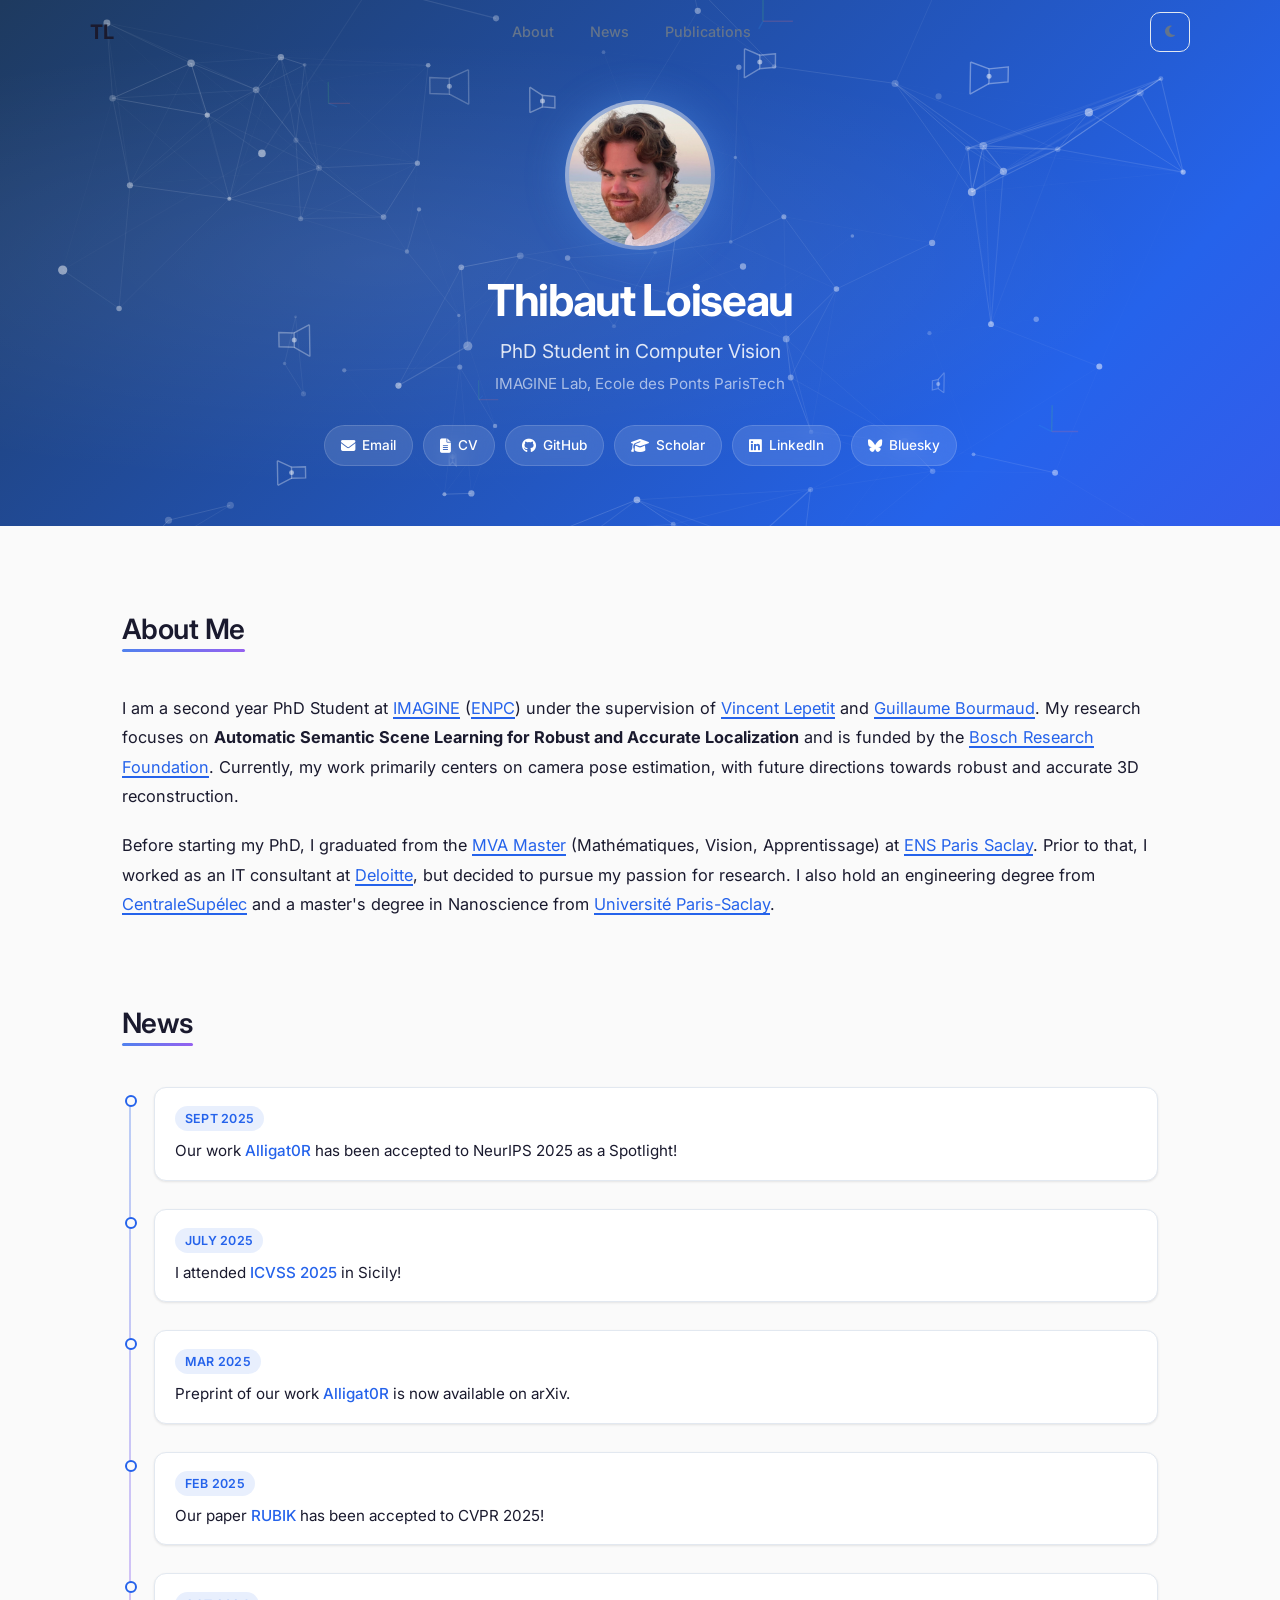
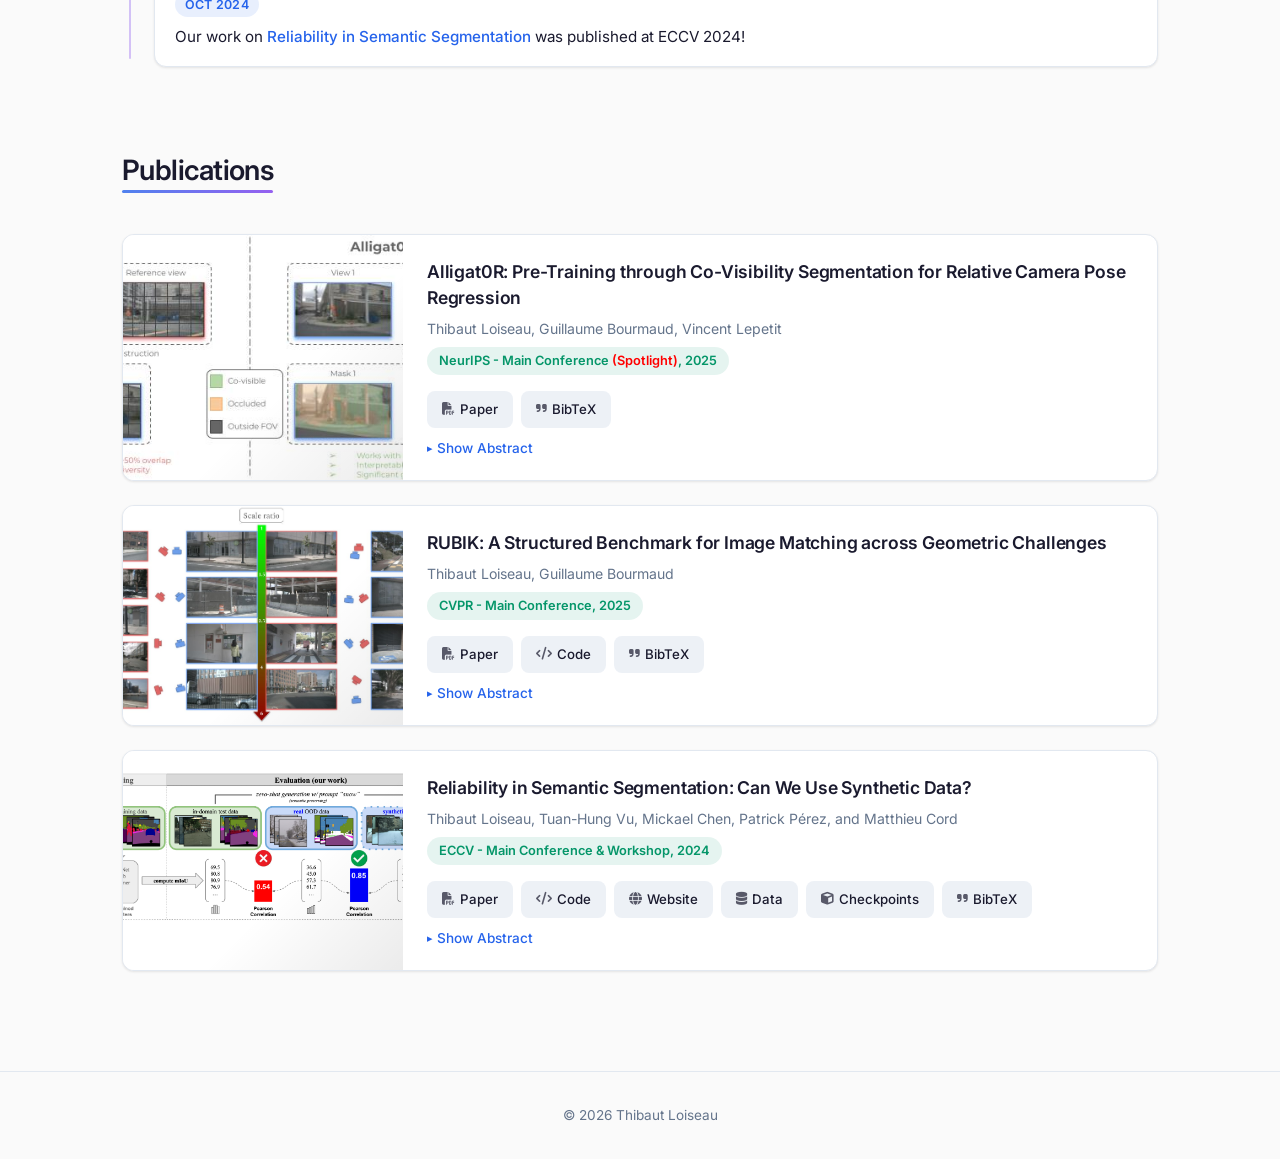
==== index.html @ ae991316 "website refont" ====
<!DOCTYPE html>
<html lang="en" data-theme="light">
<head>
    <meta charset="UTF-8">
    <meta name="viewport" content="width=device-width, initial-scale=1.0">
    <title>Thibaut Loiseau - PhD Student in Computer Vision</title>
    <link rel="icon" type="image/svg+xml" href="assets/images/favicon.svg">
    <link rel="stylesheet" href="assets/css/styles.css">
    <link rel="stylesheet" href="https://cdnjs.cloudflare.com/ajax/libs/font-awesome/6.4.0/css/all.min.css">
    <link rel="preconnect" href="https://fonts.googleapis.com">
    <link rel="preconnect" href="https://fonts.gstatic.com" crossorigin>
    <link href="https://fonts.googleapis.com/css2?family=Inter:wght@300;400;500;600;700&display=swap" rel="stylesheet">
</head>
<body>

    <nav class="navbar" id="navbar">
        <div class="nav-container">
            <a href="#" class="nav-logo">TL</a>
            <ul class="nav-links">
                <li><a href="#about">About</a></li>
                <li><a href="#news">News</a></li>
                <li><a href="#publications">Publications</a></li>
            </ul>
            <button class="theme-toggle" id="theme-toggle" aria-label="Toggle dark mode">
                <i class="fas fa-moon"></i>
                <i class="fas fa-sun"></i>
            </button>
        </div>
    </nav>

    <section class="hero" id="hero">
        <div class="hero-bg"></div>
        <canvas class="hero-canvas" id="hero-canvas"></canvas>
        <div class="hero-content">
            <div class="hero-profile">
                <div class="hero-image-wrapper">
                    <img src="assets/images/profile.png" alt="Thibaut Loiseau">
                </div>
            </div>
            <h1 class="hero-name">Thibaut Loiseau</h1>
            <p class="hero-subtitle">PhD Student in Computer Vision</p>
            <p class="hero-affiliation">IMAGINE Lab, Ecole des Ponts ParisTech</p>
            <div class="hero-socials">
                <a href="mailto:thibaut.loiseau@gmail.com" class="social-pill" aria-label="Email">
                    <i class="fas fa-envelope"></i><span>Email</span>
                </a>
                <a href="assets/cv_thibaut_loiseau.pdf" target="_blank" class="social-pill" aria-label="CV">
                    <i class="fas fa-file-alt"></i><span>CV</span>
                </a>
                <a href="https://github.com/thibautloiseau" target="_blank" class="social-pill" aria-label="GitHub">
                    <i class="fab fa-github"></i><span>GitHub</span>
                </a>
                <a href="https://scholar.google.com/citations?user=qDSlhTUAAAAJ&hl=fr" target="_blank" class="social-pill" aria-label="Google Scholar">
                    <i class="fas fa-graduation-cap"></i><span>Scholar</span>
                </a>
                <a href="https://www.linkedin.com/in/thibaut-loiseau-b70998150/" target="_blank" class="social-pill" aria-label="LinkedIn">
                    <i class="fab fa-linkedin"></i><span>LinkedIn</span>
                </a>
                <a href="https://bsky.app/profile/thibautloiseau.bsky.social" target="_blank" class="social-pill" aria-label="Bluesky">
                    <i class="fab fa-bluesky"></i><span>Bluesky</span>
                </a>
            </div>
        </div>
    </section>

    <main class="container">
        <section id="about" class="section fade-in">
            <h2 class="section-title"><span>About Me</span></h2>
            <div class="about-container">
                <div class="about-content">
                    <p>I am a second year PhD Student at <a href="https://imagine-lab.enpc.fr" target="_blank">IMAGINE</a> (<a href="https://ecoledesponts.fr" target="_blank">ENPC</a>) under the supervision of <a href="https://vincentlepetit.github.io" target="_blank">Vincent Lepetit</a> and <a href="https://gbourmaud.github.io" target="_blank">Guillaume Bourmaud</a>. My research focuses on <strong>Automatic Semantic Scene Learning for Robust and Accurate Localization</strong> and is funded by the <a href="https://www.bosch-research-foundation.com" target="_blank">Bosch Research Foundation</a>. Currently, my work primarily centers on camera pose estimation, with future directions towards robust and accurate 3D reconstruction.</p>
                    
                    <p>Before starting my PhD, I graduated from the <a href="https://www.master-mva.com" target="_blank">MVA Master</a> (Mathématiques, Vision, Apprentissage) at <a href="https://www.ens-paris-saclay.fr" target="_blank">ENS Paris Saclay</a>. Prior to that, I worked as an IT consultant at <a href="https://www.deloitte.com/fr/fr.html" target="_blank">Deloitte</a>, but decided to pursue my passion for research. I also hold an engineering degree from <a href="https://www.centralesupelec.fr" target="_blank">CentraleSupélec</a> and a master's degree in Nanoscience from <a href="https://www.universite-paris-saclay.fr" target="_blank">Université Paris-Saclay</a>.</p>
                </div>
            </div>
        </section>

        <section id="news" class="section fade-in">
            <h2 class="section-title"><span>News</span></h2>
            <div class="timeline">
                <div class="timeline-item">
                    <div class="timeline-dot"></div>
                    <div class="timeline-content">
                        <span class="timeline-date">Sept 2025</span>
                        <p>Our work <a href="https://arxiv.org/abs/2503.07561" target="_blank">Alligat0R</a> has been accepted to NeurIPS 2025 as a Spotlight!</p>
                    </div>
                </div>
                <div class="timeline-item">
                    <div class="timeline-dot"></div>
                    <div class="timeline-content">
                        <span class="timeline-date">July 2025</span>
                        <p>I attended <a href="https://icvss.dmi.unict.it/icvss2025" target="_blank">ICVSS 2025</a> in Sicily!</p>
                    </div>
                </div>
                <div class="timeline-item">
                    <div class="timeline-dot"></div>
                    <div class="timeline-content">
                        <span class="timeline-date">Mar 2025</span>
                        <p>Preprint of our work <a href="https://arxiv.org/abs/2503.07561" target="_blank">Alligat0R</a> is now available on arXiv.</p>
                    </div>
                </div>
                <div class="timeline-item">
                    <div class="timeline-dot"></div>
                    <div class="timeline-content">
                        <span class="timeline-date">Feb 2025</span>
                        <p>Our paper <a href="https://arxiv.org/abs/2502.19955" target="_blank">RUBIK</a> has been accepted to CVPR 2025!</p>
                    </div>
                </div>
                <div class="timeline-item">
                    <div class="timeline-dot"></div>
                    <div class="timeline-content">
                        <span class="timeline-date">Oct 2024</span>
                        <p>Our work on <a href="https://arxiv.org/abs/2312.09231" target="_blank">Reliability in Semantic Segmentation</a> was published at ECCV 2024!</p>
                    </div>
                </div>
            </div>
        </section>

        <section id="publications" class="section fade-in">
            <h2 class="section-title"><span>Publications</span></h2>
            <div class="publications-container" id="publications-container">
            </div>
        </section>
    </main>

    <footer>
        <div class="container">
            <p>&copy; 2026 Thibaut Loiseau</p>
        </div>
    </footer>

    <script src="assets/js/main.js"></script>
</body>
</html>
---- assets/css/styles.css ----
/* ===== Design Tokens ===== */
:root {
    --bg: #fafafa;
    --bg-surface: #ffffff;
    --primary: #2563eb;
    --primary-hover: #1d4ed8;
    --secondary: #7c3aed;
    --text: #1a1a2e;
    --text-muted: #64748b;
    --border: #e2e8f0;
    --venue: #059669;
    --shadow-sm: 0 1px 3px rgba(0,0,0,0.06), 0 1px 2px rgba(0,0,0,0.04);
    --shadow-md: 0 4px 16px rgba(0,0,0,0.08);
    --shadow-lg: 0 10px 40px rgba(0,0,0,0.1);
    --radius: 12px;
    --transition: 0.3s cubic-bezier(0.4, 0, 0.2, 1);
}

[data-theme="dark"] {
    --bg: #0f172a;
    --bg-surface: #1e293b;
    --primary: #60a5fa;
    --primary-hover: #93bbfd;
    --secondary: #a78bfa;
    --text: #e2e8f0;
    --text-muted: #94a3b8;
    --border: #334155;
    --venue: #34d399;
    --shadow-sm: 0 1px 3px rgba(0,0,0,0.2);
    --shadow-md: 0 4px 16px rgba(0,0,0,0.3);
    --shadow-lg: 0 10px 40px rgba(0,0,0,0.4);
}

/* ===== Reset & Base ===== */
*, *::before, *::after {
    margin: 0;
    padding: 0;
    box-sizing: border-box;
}

html {
    scroll-behavior: smooth;
    scroll-padding-top: 80px;
}

body {
    font-family: 'Inter', -apple-system, BlinkMacSystemFont, sans-serif;
    color: var(--text);
    line-height: 1.7;
    background-color: var(--bg);
    transition: background-color var(--transition), color var(--transition);
    -webkit-font-smoothing: antialiased;
    -moz-osx-font-smoothing: grayscale;
}

.container {
    max-width: 1100px;
    margin: 0 auto;
    padding: 0 32px;
}

a {
    color: var(--primary);
    text-decoration: none;
    transition: color var(--transition);
}

a:hover {
    color: var(--primary-hover);
}

::selection {
    background: var(--primary);
    color: #fff;
}

/* ===== Navbar ===== */
.navbar {
    position: fixed;
    top: 0;
    left: 0;
    right: 0;
    z-index: 1000;
    padding: 0 24px;
    transition: background-color var(--transition), box-shadow var(--transition), padding var(--transition);
}

.navbar.scrolled {
    background: rgba(250, 250, 250, 0.8);
    backdrop-filter: blur(20px) saturate(180%);
    -webkit-backdrop-filter: blur(20px) saturate(180%);
    box-shadow: 0 1px 0 var(--border);
}

[data-theme="dark"] .navbar.scrolled {
    background: rgba(15, 23, 42, 0.8);
}

.nav-container {
    max-width: 1100px;
    margin: 0 auto;
    display: flex;
    align-items: center;
    justify-content: space-between;
    height: 64px;
}

.nav-logo {
    font-weight: 700;
    font-size: 1.25rem;
    color: var(--text);
    letter-spacing: -0.02em;
    opacity: 0;
    transform: translateY(-8px);
    transition: opacity var(--transition), transform var(--transition), color var(--transition);
    pointer-events: none;
}

.navbar.scrolled .nav-logo {
    opacity: 1;
    transform: translateY(0);
    pointer-events: auto;
}

.nav-links {
    display: flex;
    list-style: none;
    gap: 8px;
}

.nav-links a {
    color: var(--text-muted);
    font-size: 0.9rem;
    font-weight: 500;
    padding: 6px 14px;
    border-radius: 8px;
    transition: color var(--transition), background-color var(--transition);
}

.nav-links a:hover {
    color: var(--text);
    background: var(--border);
}

.theme-toggle {
    background: none;
    border: 1px solid var(--border);
    width: 40px;
    height: 40px;
    border-radius: 10px;
    cursor: pointer;
    display: flex;
    align-items: center;
    justify-content: center;
    color: var(--text-muted);
    transition: color var(--transition), border-color var(--transition), background-color var(--transition);
    position: relative;
}

.theme-toggle:hover {
    color: var(--text);
    border-color: var(--text-muted);
    background: var(--border);
}

.theme-toggle .fa-sun {
    display: none;
}

[data-theme="dark"] .theme-toggle .fa-moon {
    display: none;
}

[data-theme="dark"] .theme-toggle .fa-sun {
    display: inline;
    color: #fbbf24;
}

/* ===== Hero ===== */
.hero {
    position: relative;
    min-height: 520px;
    display: flex;
    align-items: center;
    justify-content: center;
    overflow: hidden;
    padding: 100px 24px 60px;
}

.hero-bg {
    position: absolute;
    inset: 0;
    background: linear-gradient(135deg, #1e3a5f 0%, #2563eb 40%, #7c3aed 100%);
    background-size: 200% 200%;
    animation: gradientShift 12s ease infinite;
}

.hero-bg::after {
    content: '';
    position: absolute;
    inset: 0;
    background: radial-gradient(ellipse at 30% 50%, rgba(255,255,255,0.08) 0%, transparent 60%);
}

@keyframes gradientShift {
    0%, 100% { background-position: 0% 50%; }
    50% { background-position: 100% 50%; }
}

.hero-canvas {
    position: absolute;
    inset: 0;
    width: 100%;
    height: 100%;
    z-index: 1;
    pointer-events: none;
}

.hero-content {
    position: relative;
    z-index: 2;
    text-align: center;
    max-width: 700px;
}

.hero-profile {
    margin-bottom: 24px;
}

.hero-image-wrapper {
    width: 150px;
    height: 150px;
    margin: 0 auto;
    border-radius: 50%;
    padding: 4px;
    background: linear-gradient(135deg, rgba(255,255,255,0.6), rgba(255,255,255,0.2));
    box-shadow: 0 0 40px rgba(96, 165, 250, 0.3);
}

.hero-image-wrapper img {
    width: 100%;
    height: 100%;
    border-radius: 50%;
    object-fit: cover;
    display: block;
}

.hero-name {
    font-size: 2.75rem;
    font-weight: 700;
    color: #ffffff;
    letter-spacing: -0.03em;
    margin-bottom: 8px;
    line-height: 1.2;
}

.hero-subtitle {
    font-size: 1.2rem;
    font-weight: 400;
    color: rgba(255, 255, 255, 0.85);
    margin-bottom: 4px;
}

.hero-affiliation {
    font-size: 0.95rem;
    font-weight: 400;
    color: rgba(255, 255, 255, 0.6);
    margin-bottom: 28px;
}

.hero-socials {
    display: flex;
    flex-wrap: wrap;
    justify-content: center;
    gap: 10px;
}

.social-pill {
    display: inline-flex;
    align-items: center;
    gap: 7px;
    padding: 8px 16px;
    border-radius: 50px;
    background: rgba(255, 255, 255, 0.12);
    backdrop-filter: blur(10px);
    -webkit-backdrop-filter: blur(10px);
    color: #ffffff;
    font-size: 0.85rem;
    font-weight: 500;
    border: 1px solid rgba(255, 255, 255, 0.15);
    transition: background var(--transition), transform var(--transition), border-color var(--transition);
}

.social-pill:hover {
    background: rgba(255, 255, 255, 0.22);
    border-color: rgba(255, 255, 255, 0.3);
    transform: translateY(-2px);
    color: #ffffff;
}

.social-pill i {
    font-size: 0.9rem;
}

/* ===== Sections ===== */
.section {
    padding: 80px 0 0;
}

.section-title {
    font-size: 1.75rem;
    font-weight: 600;
    letter-spacing: -0.02em;
    margin-bottom: 40px;
    position: relative;
    display: inline-block;
}

.section-title span {
    position: relative;
}

.section-title span::after {
    content: '';
    position: absolute;
    left: 0;
    bottom: -6px;
    width: 100%;
    height: 3px;
    border-radius: 2px;
    background: linear-gradient(90deg, var(--primary), var(--secondary));
    opacity: 0.8;
}

/* ===== Fade-in animation ===== */
.fade-in {
    opacity: 0;
    transform: translateY(30px);
    transition: opacity 0.7s cubic-bezier(0.4, 0, 0.2, 1), transform 0.7s cubic-bezier(0.4, 0, 0.2, 1);
}

.fade-in.visible {
    opacity: 1;
    transform: translateY(0);
}

/* ===== About ===== */
.about-container {
    display: flex;
    gap: 40px;
}

.about-content {
    flex: 1;
}

.about-content p {
    margin-bottom: 20px;
    font-size: 1.02rem;
    color: var(--text);
    line-height: 1.8;
}

.about-content p:last-child {
    margin-bottom: 0;
}

.about-content a {
    text-decoration: underline;
    text-decoration-color: var(--primary);
    text-underline-offset: 3px;
    text-decoration-thickness: 1.5px;
    transition: text-decoration-color var(--transition), color var(--transition);
}

.about-content a:hover {
    text-decoration-color: var(--secondary);
}

/* ===== News / Timeline ===== */
.timeline {
    position: relative;
    padding-left: 32px;
}

.timeline::before {
    content: '';
    position: absolute;
    left: 7px;
    top: 8px;
    bottom: 8px;
    width: 2px;
    background: linear-gradient(to bottom, var(--primary), var(--secondary));
    opacity: 0.3;
    border-radius: 1px;
}

.timeline-item {
    position: relative;
    padding-bottom: 28px;
}

.timeline-item:last-child {
    padding-bottom: 0;
}

.timeline-dot {
    position: absolute;
    left: -29px;
    top: 8px;
    width: 12px;
    height: 12px;
    border-radius: 50%;
    background: var(--bg);
    border: 2.5px solid var(--primary);
    transition: background-color var(--transition), border-color var(--transition);
}

.timeline-item:hover .timeline-dot {
    background: var(--primary);
}

.timeline-content {
    padding: 16px 20px;
    background: var(--bg-surface);
    border: 1px solid var(--border);
    border-radius: var(--radius);
    box-shadow: var(--shadow-sm);
    transition: box-shadow var(--transition), border-color var(--transition), background-color var(--transition);
}

.timeline-item:hover .timeline-content {
    box-shadow: var(--shadow-md);
    border-color: var(--primary);
}

.timeline-date {
    display: inline-block;
    font-size: 0.78rem;
    font-weight: 600;
    color: var(--primary);
    background: color-mix(in srgb, var(--primary) 10%, transparent);
    padding: 2px 10px;
    border-radius: 50px;
    margin-bottom: 8px;
    letter-spacing: 0.02em;
    text-transform: uppercase;
}

.timeline-content p {
    font-size: 0.95rem;
    color: var(--text);
    line-height: 1.6;
}

.timeline-content a {
    font-weight: 500;
}

/* ===== Publications ===== */
.publications-container {
    display: flex;
    flex-direction: column;
    gap: 24px;
}

.publication-card {
    display: flex;
    flex-direction: row;
    background: var(--bg-surface);
    border: 1px solid var(--border);
    border-radius: var(--radius);
    overflow: hidden;
    box-shadow: var(--shadow-sm);
    transition: box-shadow var(--transition), transform var(--transition), border-color var(--transition), background-color var(--transition);
}

.publication-card:hover {
    box-shadow: var(--shadow-lg);
    transform: translateY(-3px);
    border-color: color-mix(in srgb, var(--primary) 30%, var(--border));
}

.publication-image {
    width: 280px;
    min-width: 280px;
    position: relative;
    overflow: hidden;
    background: var(--border);
}

.publication-image::after {
    content: '';
    position: absolute;
    inset: 0;
    background: linear-gradient(135deg, transparent 60%, rgba(0,0,0,0.08));
    pointer-events: none;
}

.publication-image img {
    width: 100%;
    height: 100%;
    object-fit: cover;
    transition: transform 0.5s cubic-bezier(0.4, 0, 0.2, 1);
}

.publication-card:hover .publication-image img {
    transform: scale(1.06);
}

.publication-content {
    flex: 1;
    padding: 24px;
    display: flex;
    flex-direction: column;
}

.publication-title {
    font-size: 1.1rem;
    font-weight: 600;
    line-height: 1.45;
    margin-bottom: 8px;
    letter-spacing: -0.01em;
    color: var(--text);
}

.publication-authors {
    font-size: 0.88rem;
    color: var(--text-muted);
    margin-bottom: 8px;
    line-height: 1.5;
}

.publication-venue {
    display: inline-block;
    font-size: 0.8rem;
    font-weight: 600;
    color: var(--venue);
    background: color-mix(in srgb, var(--venue) 10%, transparent);
    padding: 3px 12px;
    border-radius: 50px;
    margin-bottom: 16px;
    align-self: flex-start;
}

.publication-links {
    margin-top: auto;
    display: flex;
    flex-wrap: wrap;
    gap: 8px;
}

.publication-link {
    display: inline-flex;
    align-items: center;
    gap: 5px;
    padding: 6px 14px;
    border-radius: 8px;
    font-size: 0.83rem;
    font-weight: 500;
    color: var(--text);
    background: color-mix(in srgb, var(--border) 60%, transparent);
    border: 1px solid transparent;
    transition: all var(--transition);
}

.publication-link:hover {
    background: color-mix(in srgb, var(--primary) 10%, transparent);
    color: var(--primary);
    border-color: color-mix(in srgb, var(--primary) 25%, transparent);
    text-decoration: none;
}

.publication-link i {
    font-size: 0.8rem;
    opacity: 0.7;
}

.show-abstract-btn {
    background: none;
    border: none;
    color: var(--primary);
    cursor: pointer;
    font-size: 0.85rem;
    font-weight: 500;
    font-family: inherit;
    padding: 0;
    margin-top: 12px;
    display: inline-flex;
    align-items: center;
    gap: 4px;
    transition: color var(--transition);
}

.show-abstract-btn:hover {
    color: var(--secondary);
}

.show-abstract-btn::before {
    content: '▸';
    display: inline-block;
    transition: transform var(--transition);
    font-size: 0.7rem;
}

.show-abstract-btn.active::before {
    transform: rotate(90deg);
}

.publication-abstract {
    max-height: 0;
    overflow: hidden;
    transition: max-height 0.4s cubic-bezier(0.4, 0, 0.2, 1), opacity 0.3s ease;
    opacity: 0;
    font-size: 0.9rem;
    color: var(--text-muted);
    line-height: 1.7;
    margin-top: 0;
    padding-top: 0;
}

.publication-abstract.open {
    max-height: 600px;
    opacity: 1;
    margin-top: 12px;
    padding-top: 12px;
    border-top: 1px solid var(--border);
}

/* ===== BibTeX Modal ===== */
.bibtex-modal {
    position: fixed;
    inset: 0;
    z-index: 2000;
    display: flex;
    align-items: center;
    justify-content: center;
    background: rgba(0, 0, 0, 0.5);
    backdrop-filter: blur(8px);
    -webkit-backdrop-filter: blur(8px);
    opacity: 0;
    animation: modalFadeIn 0.25s ease forwards;
}

@keyframes modalFadeIn {
    to { opacity: 1; }
}

.bibtex-modal-content {
    background: var(--bg-surface);
    border: 1px solid var(--border);
    border-radius: var(--radius);
    padding: 28px;
    width: 90%;
    max-width: 580px;
    max-height: 80vh;
    overflow-y: auto;
    box-shadow: var(--shadow-lg);
    transform: translateY(10px);
    animation: modalSlideUp 0.3s ease forwards;
}

@keyframes modalSlideUp {
    to { transform: translateY(0); }
}

.bibtex-modal-header {
    display: flex;
    align-items: center;
    justify-content: space-between;
    margin-bottom: 16px;
}

.bibtex-modal-header h3 {
    font-size: 1.1rem;
    font-weight: 600;
    color: var(--text);
}

.bibtex-modal-close {
    background: none;
    border: none;
    color: var(--text-muted);
    font-size: 1.2rem;
    cursor: pointer;
    padding: 4px;
    line-height: 1;
    transition: color var(--transition);
}

.bibtex-modal-close:hover {
    color: var(--text);
}

.bibtex-code {
    background: color-mix(in srgb, var(--border) 40%, var(--bg));
    border: 1px solid var(--border);
    border-radius: 8px;
    padding: 16px;
    font-family: 'SF Mono', 'Fira Code', 'Cascadia Code', monospace;
    font-size: 0.82rem;
    line-height: 1.6;
    white-space: pre-wrap;
    word-break: break-all;
    color: var(--text);
    overflow-x: auto;
}

.bibtex-copy-btn {
    display: inline-flex;
    align-items: center;
    gap: 6px;
    margin-top: 16px;
    padding: 8px 18px;
    background: var(--primary);
    color: #ffffff;
    border: none;
    border-radius: 8px;
    font-size: 0.85rem;
    font-weight: 500;
    font-family: inherit;
    cursor: pointer;
    transition: background-color var(--transition), transform var(--transition);
}

.bibtex-copy-btn:hover {
    background: var(--primary-hover);
    transform: translateY(-1px);
}

/* ===== Footer ===== */
footer {
    margin-top: 100px;
    padding: 32px 0;
    text-align: center;
    border-top: 1px solid var(--border);
    transition: border-color var(--transition);
}

footer p {
    font-size: 0.85rem;
    color: var(--text-muted);
}

/* ===== Responsive ===== */
@media (max-width: 768px) {
    .hero {
        min-height: auto;
        padding: 90px 20px 50px;
    }

    .hero-name {
        font-size: 2rem;
    }

    .hero-subtitle {
        font-size: 1rem;
    }

    .hero-image-wrapper {
        width: 120px;
        height: 120px;
    }

    .hero-socials {
        gap: 6px;
    }

    .social-pill {
        padding: 6px 12px;
        font-size: 0.8rem;
    }

    .nav-links {
        display: none;
    }

    .section {
        padding: 60px 0 0;
    }

    .section-title {
        font-size: 1.5rem;
        margin-bottom: 28px;
    }

    .about-container {
        flex-direction: column;
    }

    .publication-card {
        flex-direction: column;
    }

    .publication-image {
        width: 100%;
        min-width: 100%;
        height: 180px;
    }

    .timeline {
        padding-left: 28px;
    }

    .timeline-dot {
        left: -25px;
        width: 10px;
        height: 10px;
    }

    .timeline::before {
        left: 5px;
    }
}

@media (max-width: 480px) {
    .hero-name {
        font-size: 1.7rem;
    }

    .social-pill span {
        display: none;
    }

    .social-pill {
        padding: 10px;
        border-radius: 50%;
    }

    .social-pill i {
        margin: 0;
    }
}
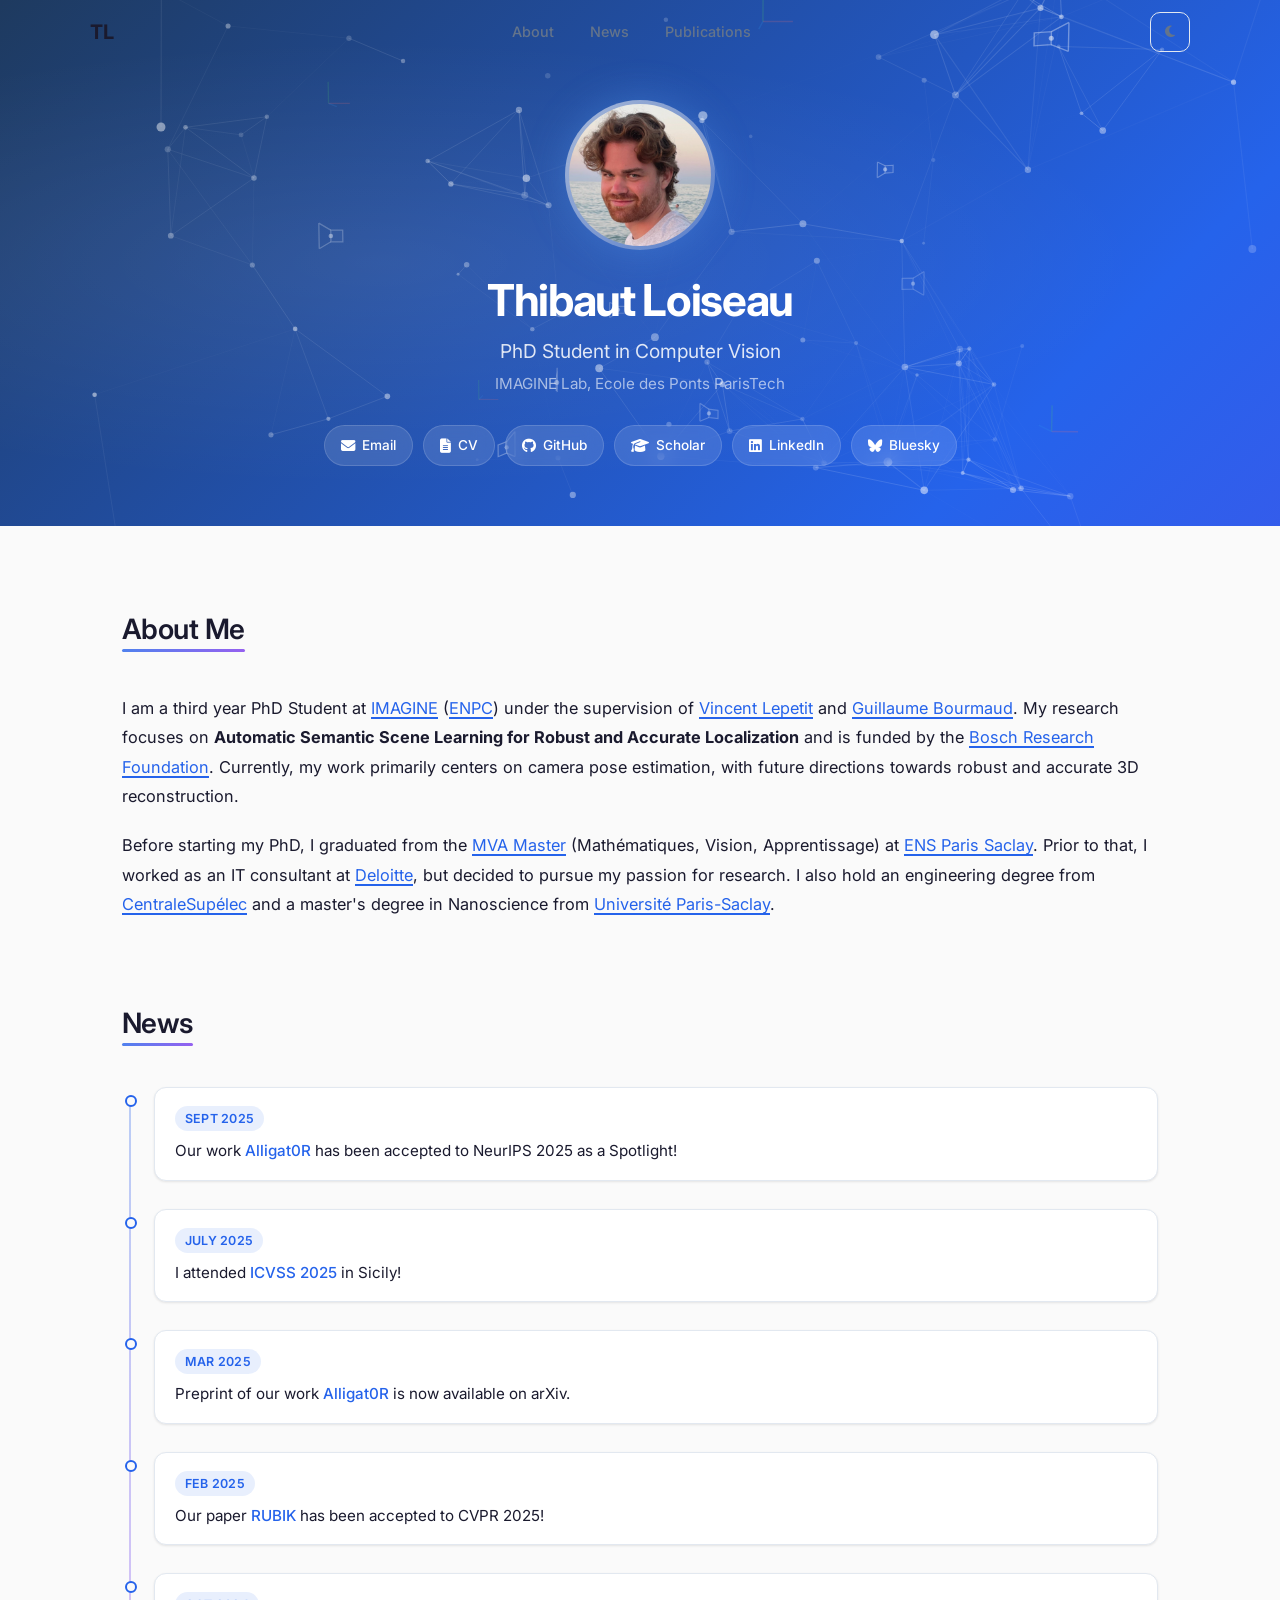
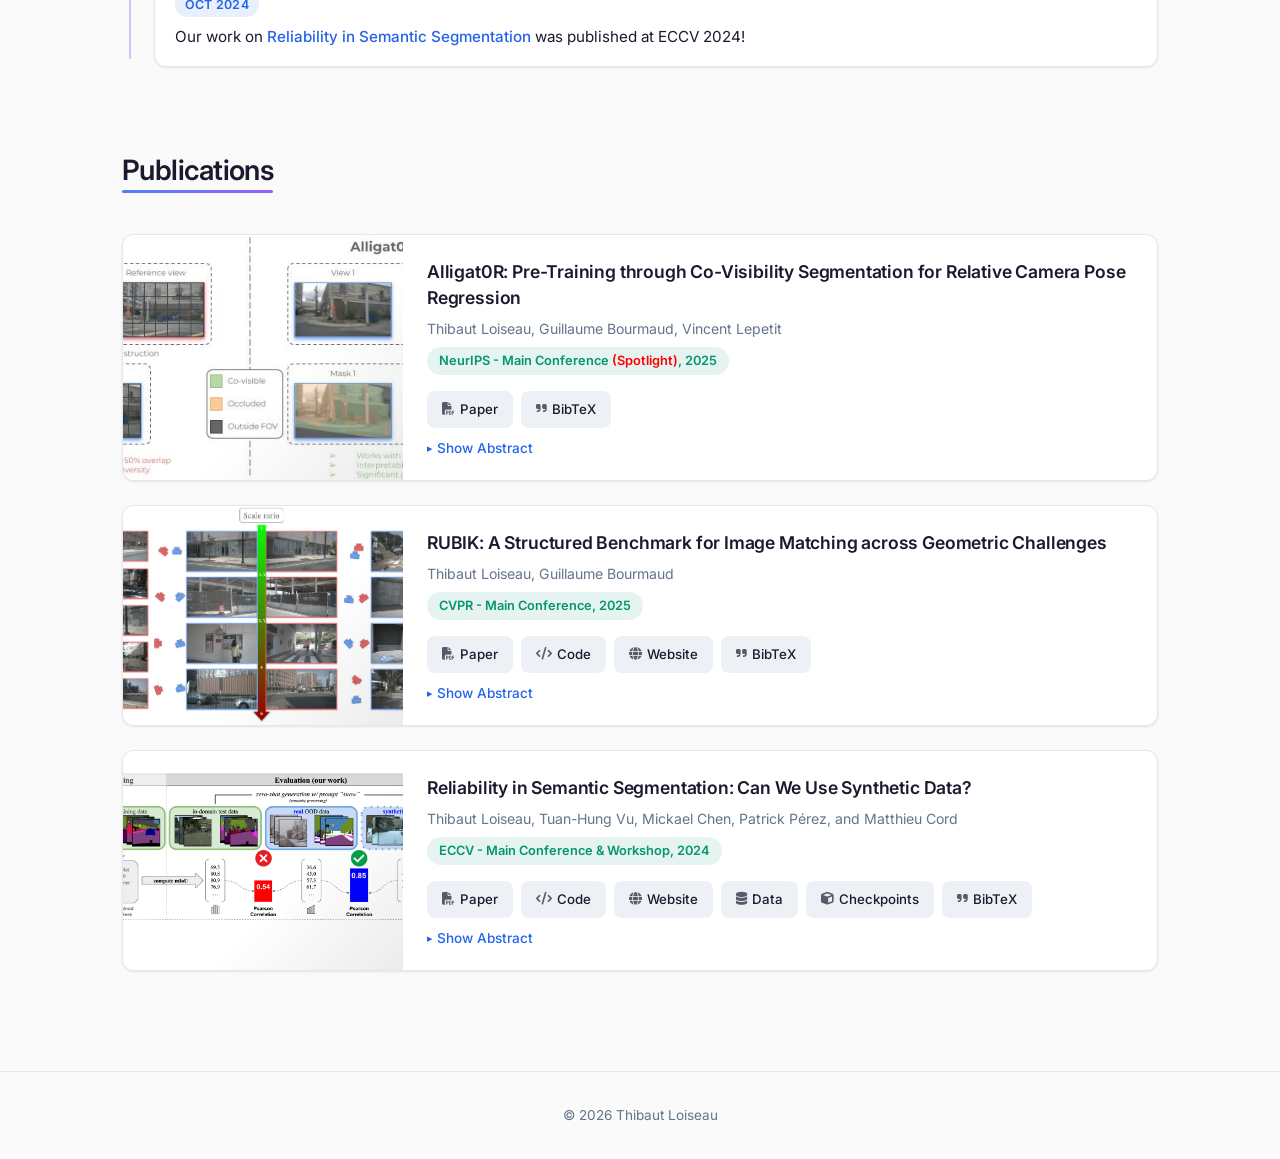
==== commit 87f20f4c: "RUBIK website + updated bibtex" ====
--- a/index.html
+++ b/index.html
@@ -68,7 +68,7 @@
             <h2 class="section-title"><span>About Me</span></h2>
             <div class="about-container">
                 <div class="about-content">
-                    <p>I am a second year PhD Student at <a href="https://imagine-lab.enpc.fr" target="_blank">IMAGINE</a> (<a href="https://ecoledesponts.fr" target="_blank">ENPC</a>) under the supervision of <a href="https://vincentlepetit.github.io" target="_blank">Vincent Lepetit</a> and <a href="https://gbourmaud.github.io" target="_blank">Guillaume Bourmaud</a>. My research focuses on <strong>Automatic Semantic Scene Learning for Robust and Accurate Localization</strong> and is funded by the <a href="https://www.bosch-research-foundation.com" target="_blank">Bosch Research Foundation</a>. Currently, my work primarily centers on camera pose estimation, with future directions towards robust and accurate 3D reconstruction.</p>
+                    <p>I am a third year PhD Student at <a href="https://imagine-lab.enpc.fr" target="_blank">IMAGINE</a> (<a href="https://ecoledesponts.fr" target="_blank">ENPC</a>) under the supervision of <a href="https://vincentlepetit.github.io" target="_blank">Vincent Lepetit</a> and <a href="https://gbourmaud.github.io" target="_blank">Guillaume Bourmaud</a>. My research focuses on <strong>Automatic Semantic Scene Learning for Robust and Accurate Localization</strong> and is funded by the <a href="https://www.bosch-research-foundation.com" target="_blank">Bosch Research Foundation</a>. Currently, my work primarily centers on camera pose estimation, with future directions towards robust and accurate 3D reconstruction.</p>
                     
                     <p>Before starting my PhD, I graduated from the <a href="https://www.master-mva.com" target="_blank">MVA Master</a> (Mathématiques, Vision, Apprentissage) at <a href="https://www.ens-paris-saclay.fr" target="_blank">ENS Paris Saclay</a>. Prior to that, I worked as an IT consultant at <a href="https://www.deloitte.com/fr/fr.html" target="_blank">Deloitte</a>, but decided to pursue my passion for research. I also hold an engineering degree from <a href="https://www.centralesupelec.fr" target="_blank">CentraleSupélec</a> and a master's degree in Nanoscience from <a href="https://www.universite-paris-saclay.fr" target="_blank">Université Paris-Saclay</a>.</p>
                 </div>
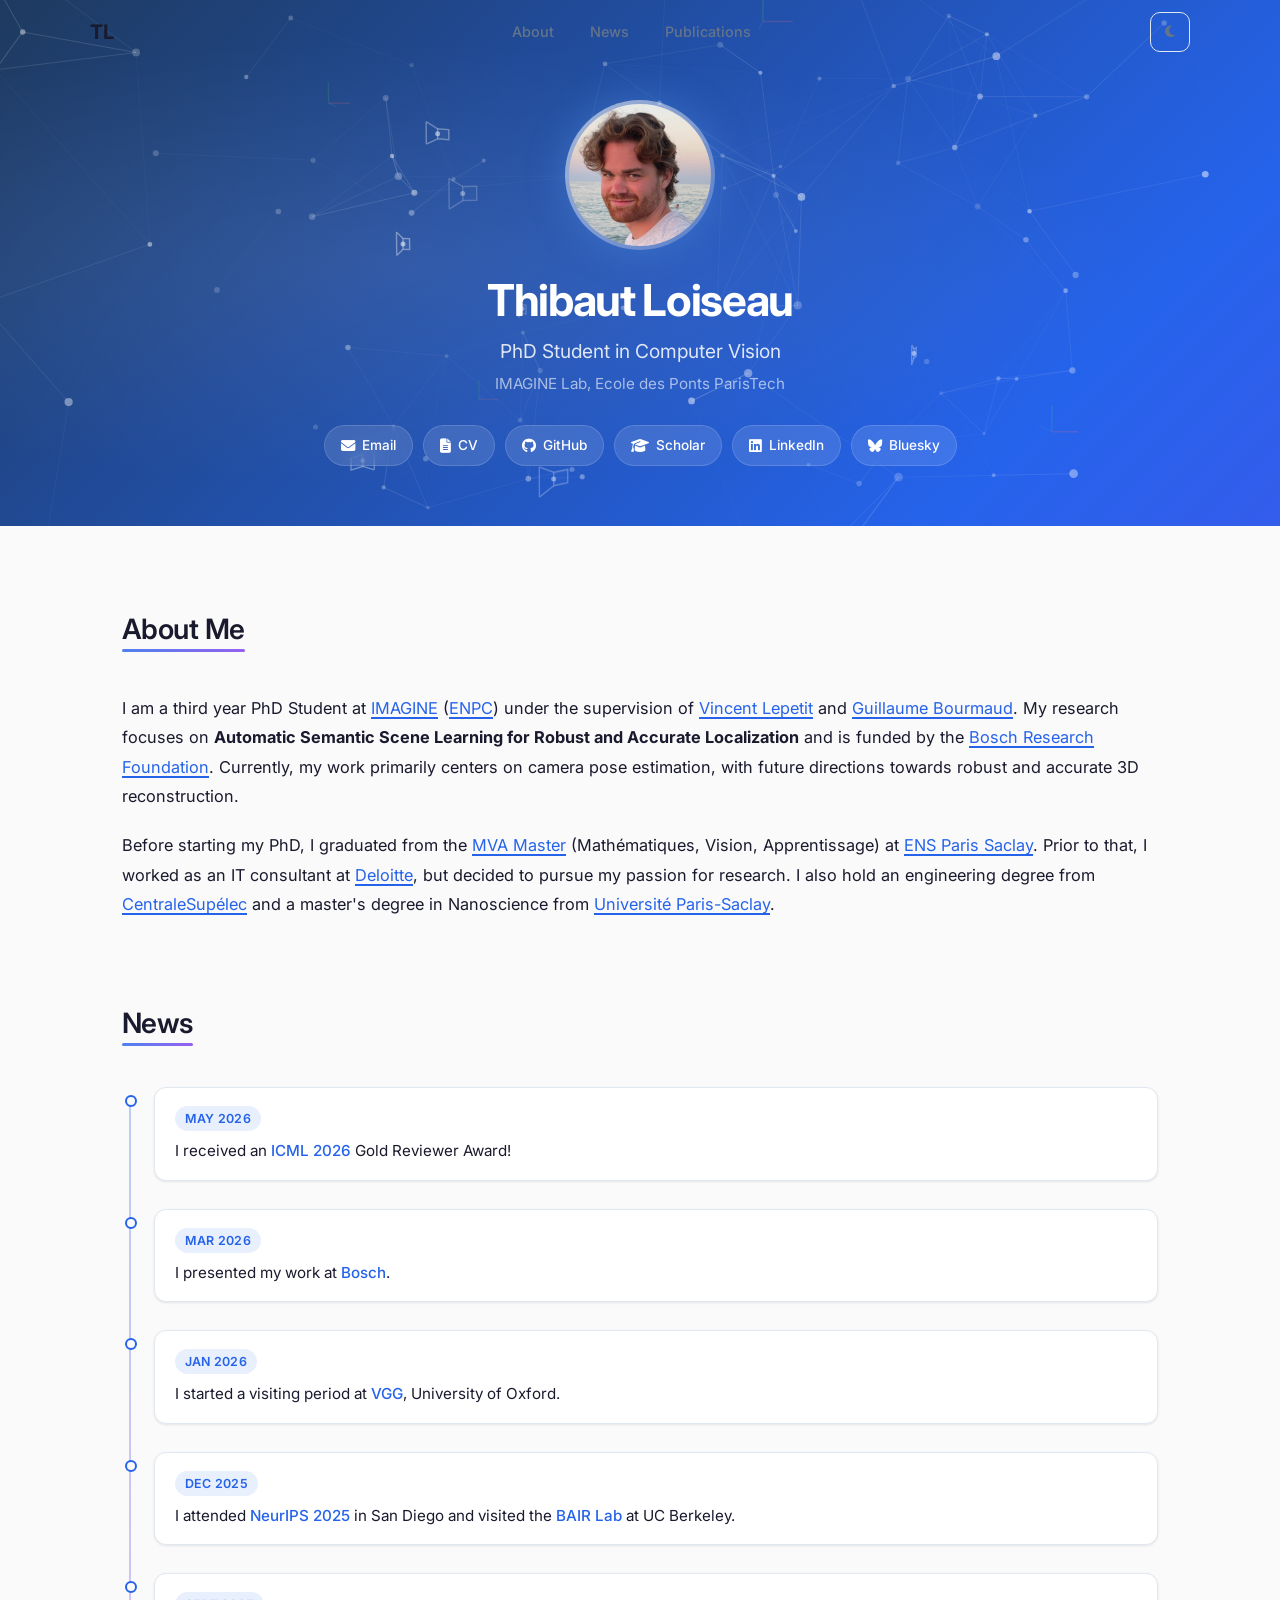
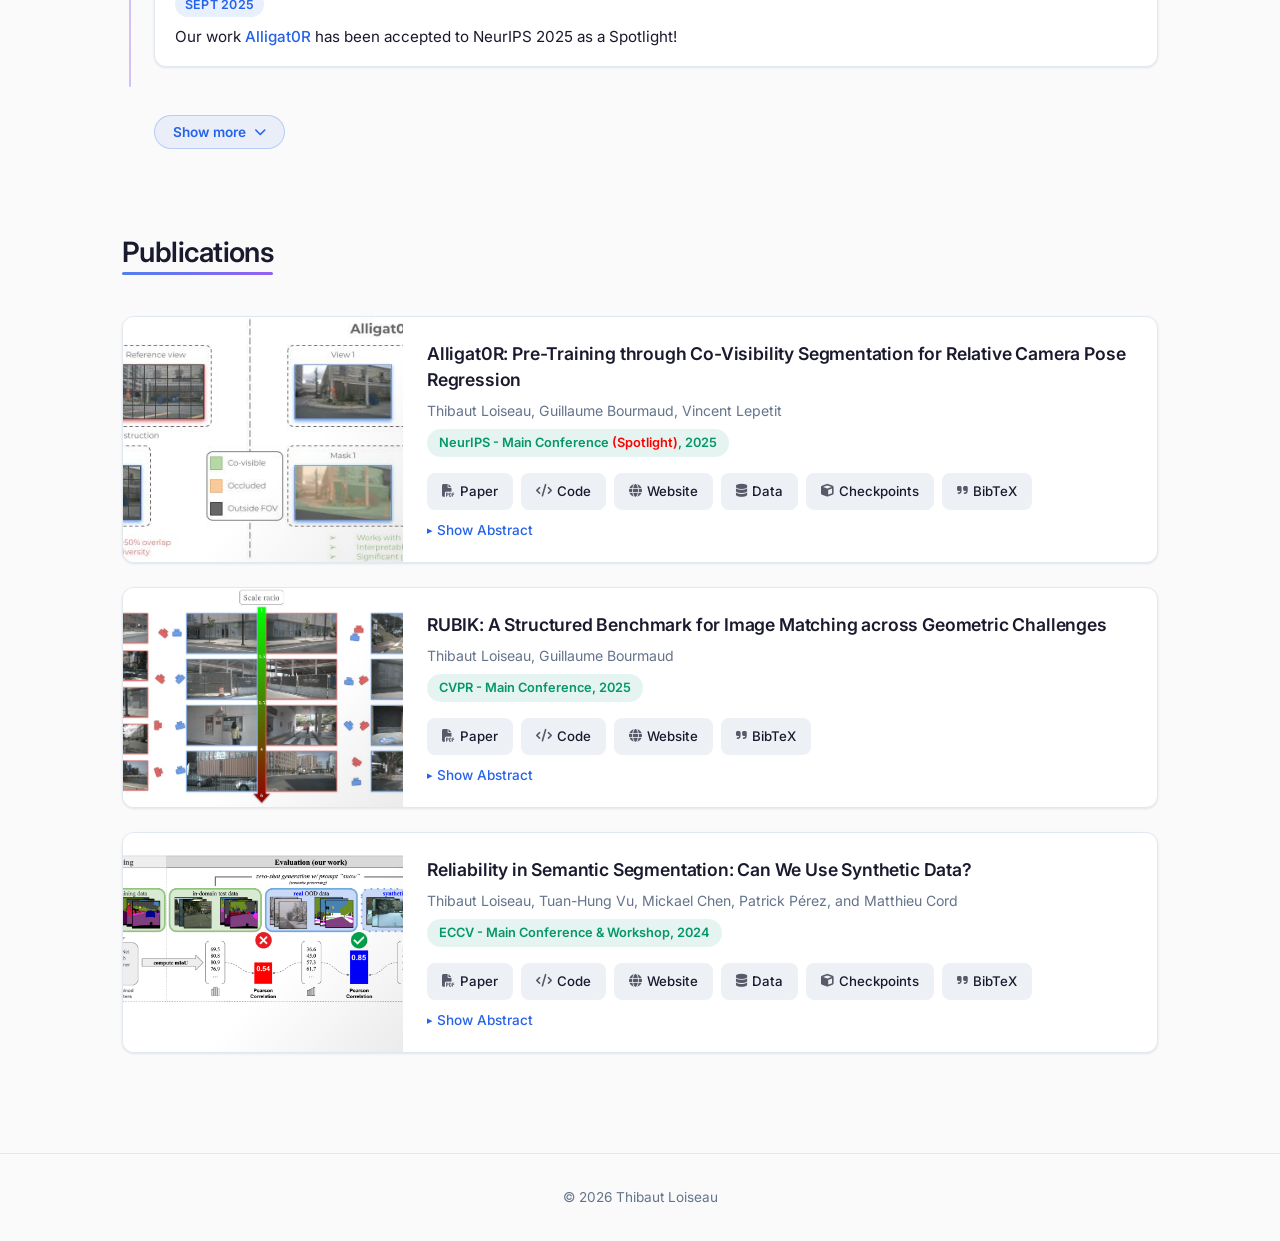
==== commit f0b86bf2: "Update websites" ====
--- a/index.html
+++ b/index.html
@@ -77,7 +77,35 @@
 
         <section id="news" class="section fade-in">
             <h2 class="section-title"><span>News</span></h2>
-            <div class="timeline">
+            <div class="timeline collapsed" id="news-timeline">
+                <div class="timeline-item">
+                    <div class="timeline-dot"></div>
+                    <div class="timeline-content">
+                        <span class="timeline-date">May 2026</span>
+                        <p>I received an <a href="https://icml.cc" target="_blank">ICML 2026</a> Gold Reviewer Award!</p>
+                    </div>
+                </div>
+                <div class="timeline-item">
+                    <div class="timeline-dot"></div>
+                    <div class="timeline-content">
+                        <span class="timeline-date">Mar 2026</span>
+                        <p>I presented my work at <a href="https://www.bosch-ai.com" target="_blank">Bosch</a>.</p>
+                    </div>
+                </div>
+                <div class="timeline-item">
+                    <div class="timeline-dot"></div>
+                    <div class="timeline-content">
+                        <span class="timeline-date">Jan 2026</span>
+                        <p>I started a visiting period at <a href="https://www.robots.ox.ac.uk/~vgg/" target="_blank">VGG</a>, University of Oxford.</p>
+                    </div>
+                </div>
+                <div class="timeline-item">
+                    <div class="timeline-dot"></div>
+                    <div class="timeline-content">
+                        <span class="timeline-date">Dec 2025</span>
+                        <p>I attended <a href="https://neurips.cc/Conferences/2025" target="_blank">NeurIPS 2025</a> in San Diego and visited the <a href="https://bair.berkeley.edu" target="_blank">BAIR Lab</a> at UC Berkeley.</p>
+                    </div>
+                </div>
                 <div class="timeline-item">
                     <div class="timeline-dot"></div>
                     <div class="timeline-content">
@@ -114,6 +142,10 @@
                     </div>
                 </div>
             </div>
+            <button class="news-toggle" id="news-toggle" aria-expanded="false" aria-controls="news-timeline">
+                <span class="news-toggle-label">Show more</span>
+                <i class="fas fa-chevron-down news-toggle-icon"></i>
+            </button>
         </section>
 
         <section id="publications" class="section fade-in">
--- a/assets/css/styles.css
+++ b/assets/css/styles.css
@@ -457,6 +457,43 @@
     font-weight: 500;
 }
 
+.timeline.collapsed .timeline-item:nth-child(n+6) {
+    display: none;
+}
+
+.news-toggle {
+    display: inline-flex;
+    align-items: center;
+    gap: 8px;
+    margin: 20px 0 0 32px;
+    padding: 8px 18px;
+    border-radius: 50px;
+    background: color-mix(in srgb, var(--primary) 8%, transparent);
+    color: var(--primary);
+    border: 1px solid color-mix(in srgb, var(--primary) 25%, transparent);
+    font-family: inherit;
+    font-size: 0.85rem;
+    font-weight: 600;
+    letter-spacing: 0.01em;
+    cursor: pointer;
+    transition: background-color var(--transition), border-color var(--transition), color var(--transition), transform var(--transition);
+}
+
+.news-toggle:hover {
+    background: color-mix(in srgb, var(--primary) 14%, transparent);
+    border-color: color-mix(in srgb, var(--primary) 45%, transparent);
+    transform: translateY(-1px);
+}
+
+.news-toggle-icon {
+    font-size: 0.75rem;
+    transition: transform var(--transition);
+}
+
+.news-toggle[aria-expanded="true"] .news-toggle-icon {
+    transform: rotate(180deg);
+}
+
 /* ===== Publications ===== */
 .publications-container {
     display: flex;
@@ -811,6 +848,10 @@
     .timeline::before {
         left: 5px;
     }
+
+    .news-toggle {
+        margin-left: 28px;
+    }
 }
 
 @media (max-width: 480px) {
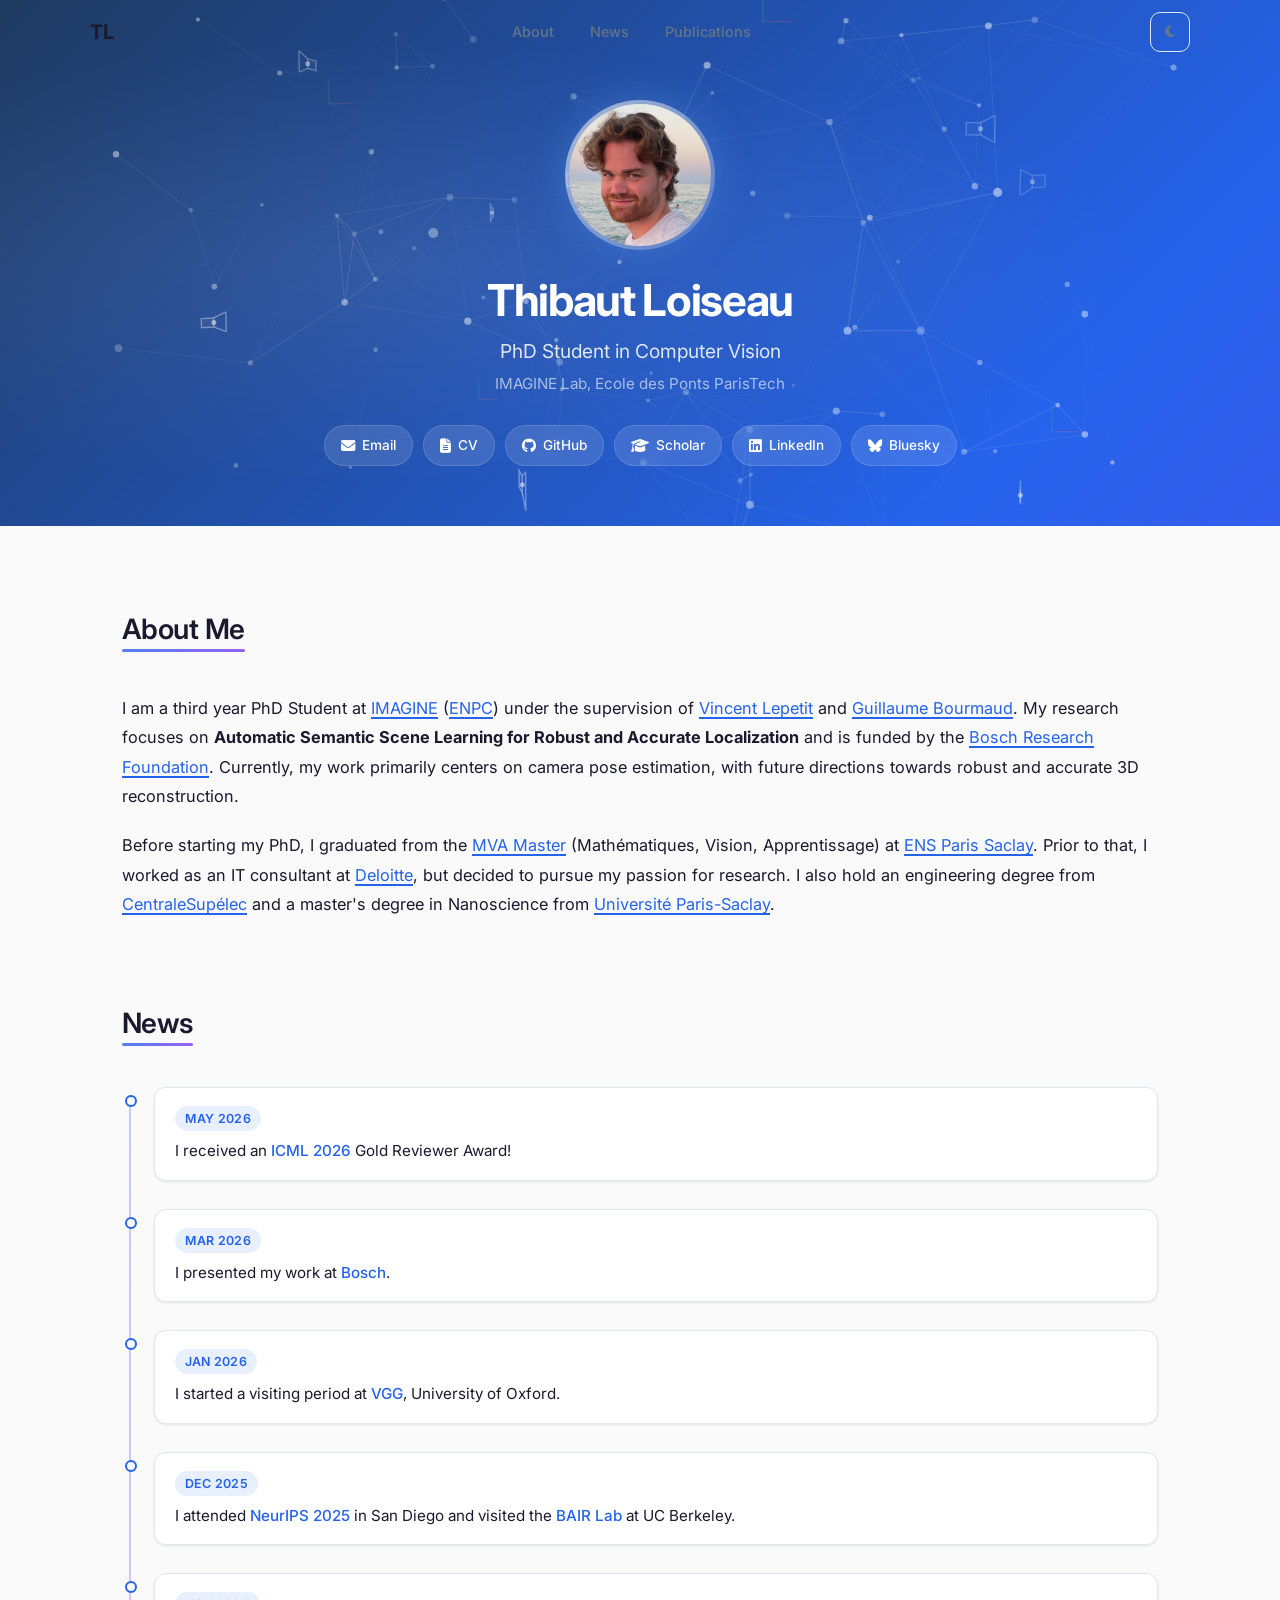
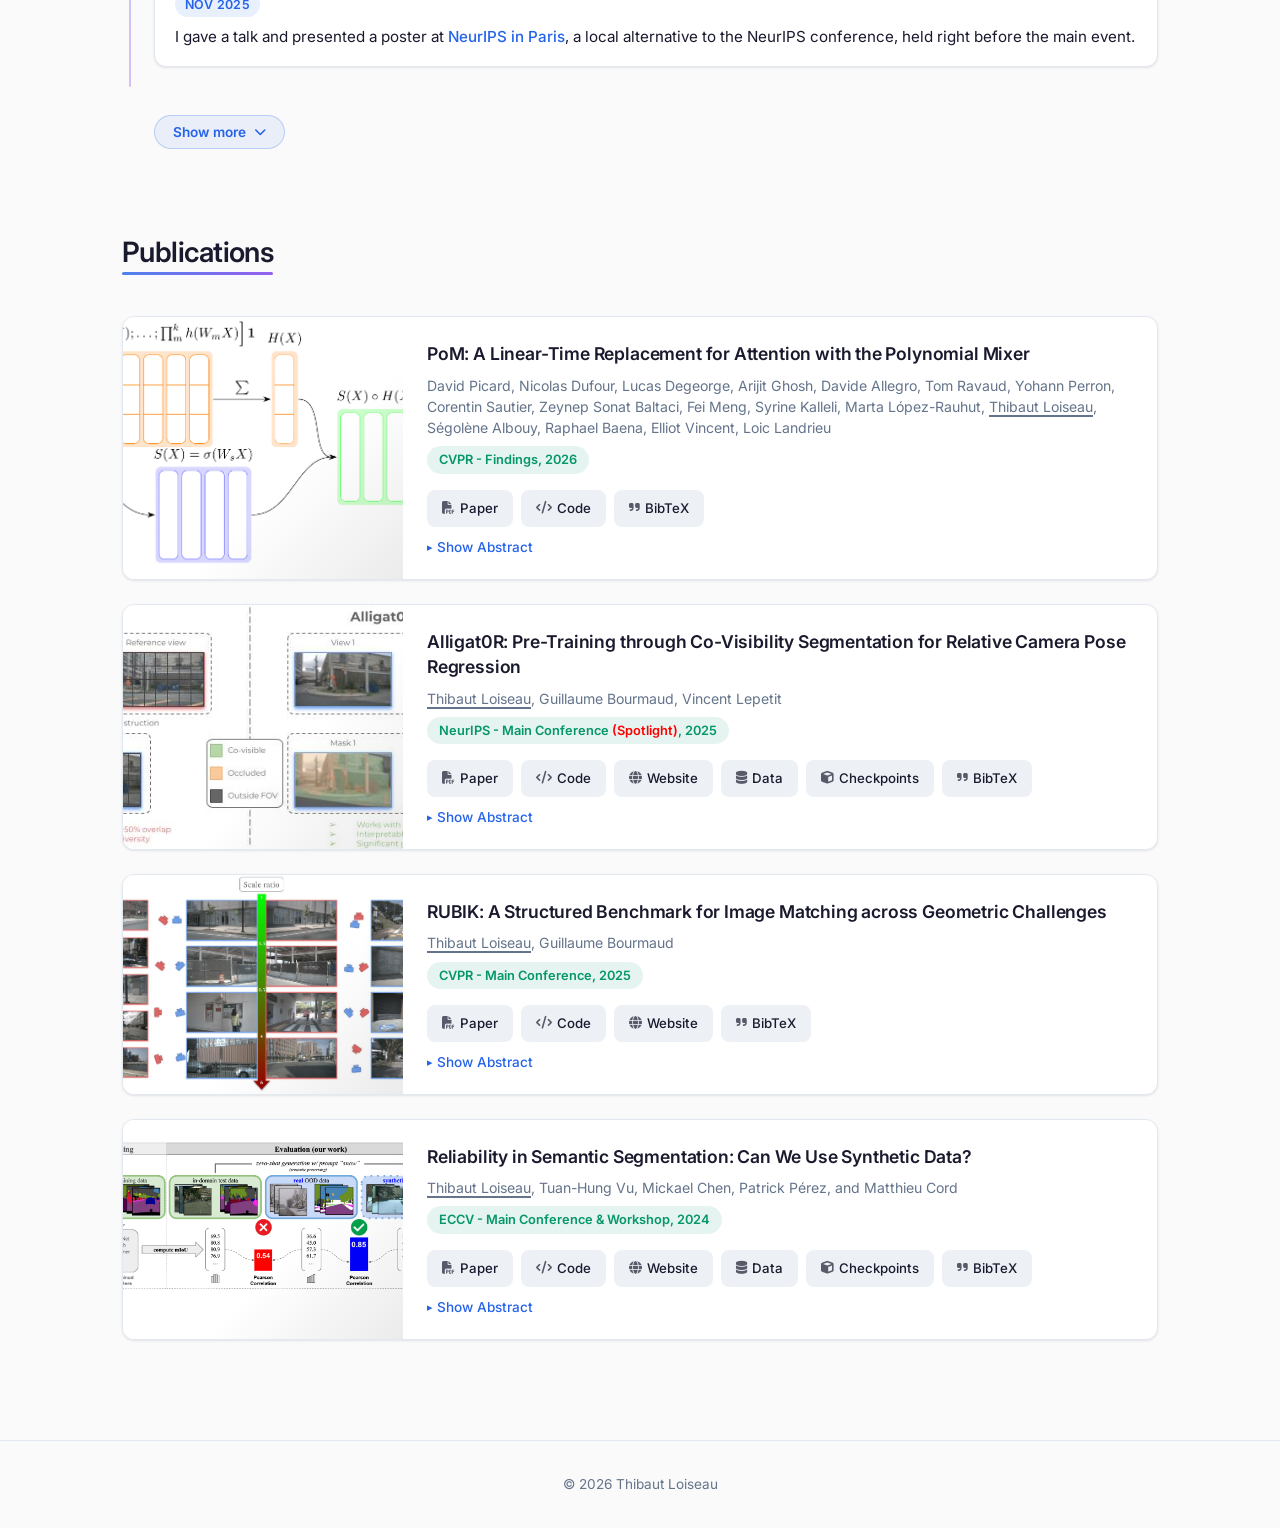
==== commit 7a76e3df: "talk at NeurIPS in Paris" ====
--- a/index.html
+++ b/index.html
@@ -109,6 +109,13 @@
                 <div class="timeline-item">
                     <div class="timeline-dot"></div>
                     <div class="timeline-content">
+                        <span class="timeline-date">Nov 2025</span>
+                        <p>I gave a talk and presented a poster at <a href="https://neuripsinparis.github.io/neurips2025paris/" target="_blank">NeurIPS in Paris</a>, a local alternative to the NeurIPS conference, held right before the main event.</p>
+                    </div>
+                </div>
+                <div class="timeline-item">
+                    <div class="timeline-dot"></div>
+                    <div class="timeline-content">
                         <span class="timeline-date">Sept 2025</span>
                         <p>Our work <a href="https://arxiv.org/abs/2503.07561" target="_blank">Alligat0R</a> has been accepted to NeurIPS 2025 as a Spotlight!</p>
                     </div>
--- a/assets/css/styles.css
+++ b/assets/css/styles.css
@@ -568,6 +568,24 @@
     line-height: 1.5;
 }
 
+.publication-authors a {
+    color: inherit;
+    text-decoration: none;
+    transition: color var(--transition);
+}
+
+.publication-authors a:hover {
+    color: var(--primary);
+}
+
+.publication-authors u {
+    color: inherit;
+    text-decoration: underline;
+    text-decoration-color: currentColor;
+    text-decoration-thickness: 1.5px;
+    text-underline-offset: 3px;
+}
+
 .publication-venue {
     display: inline-block;
     font-size: 0.8rem;
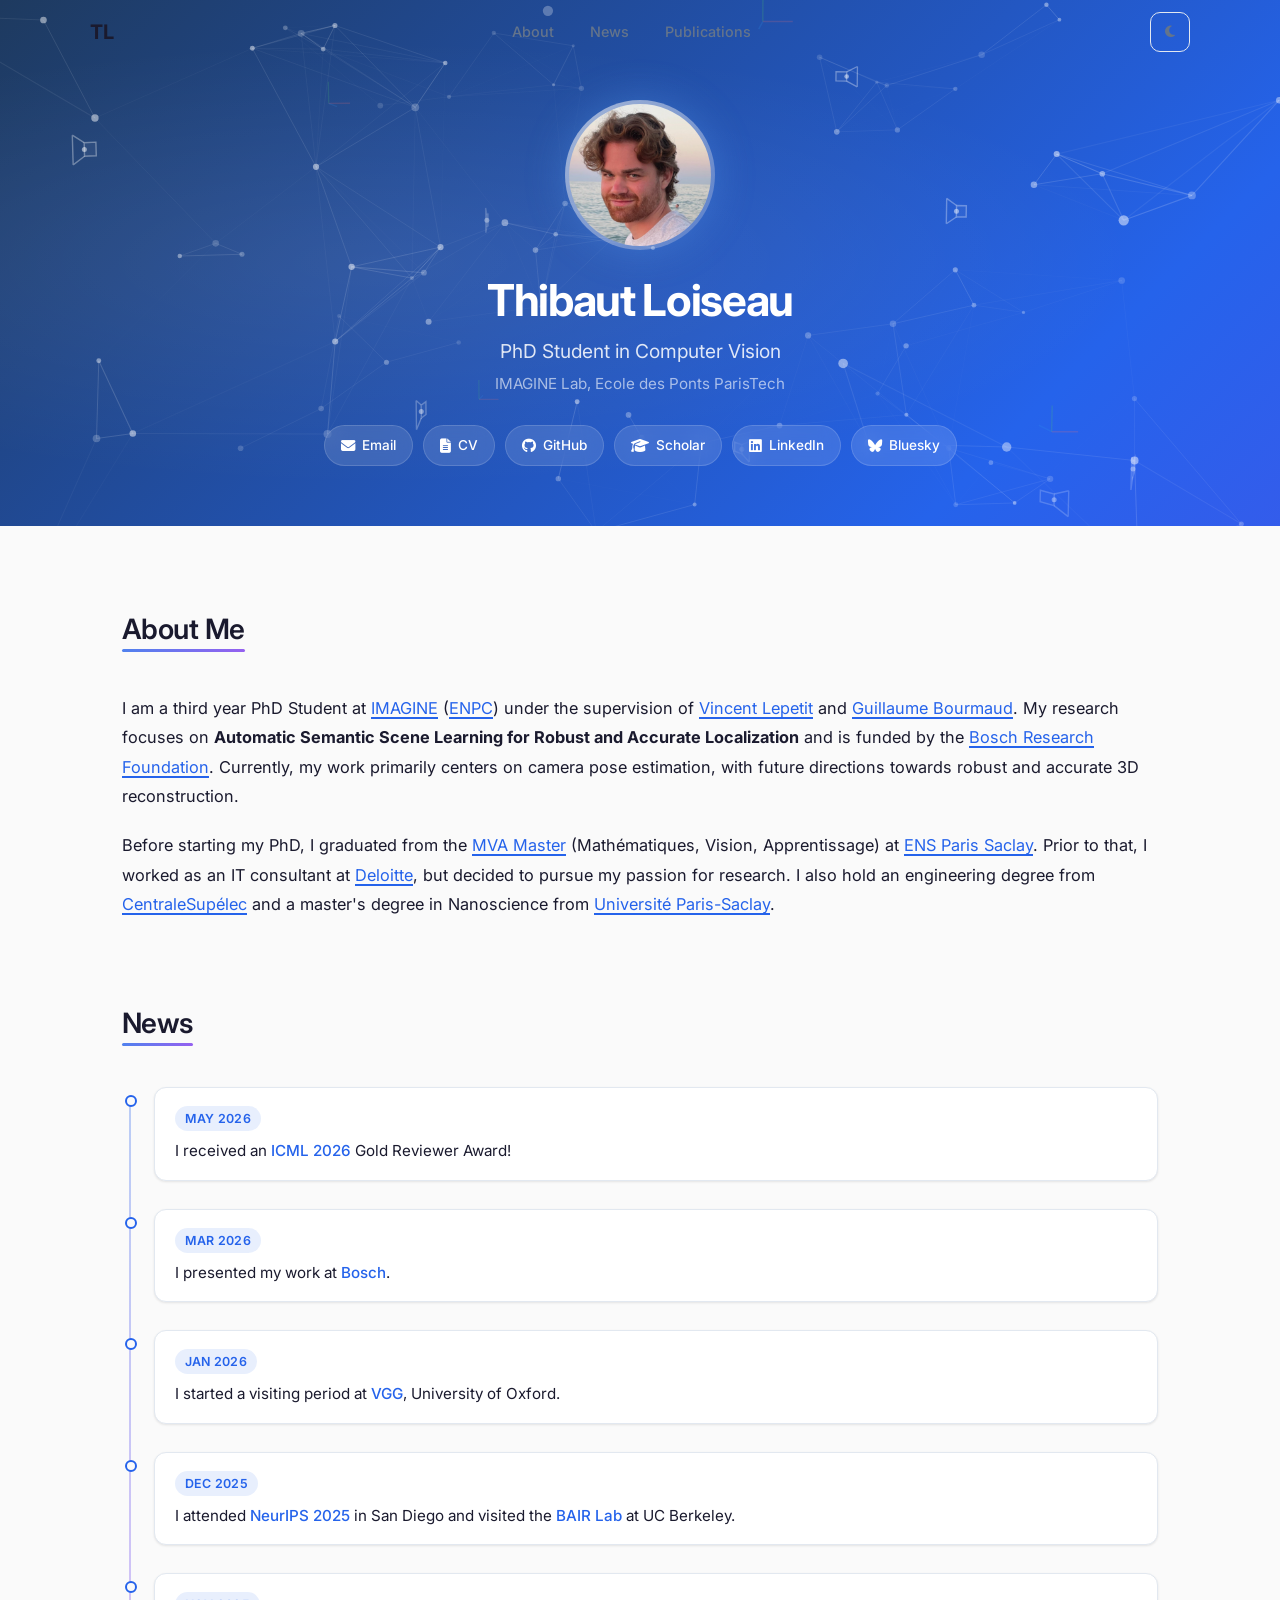
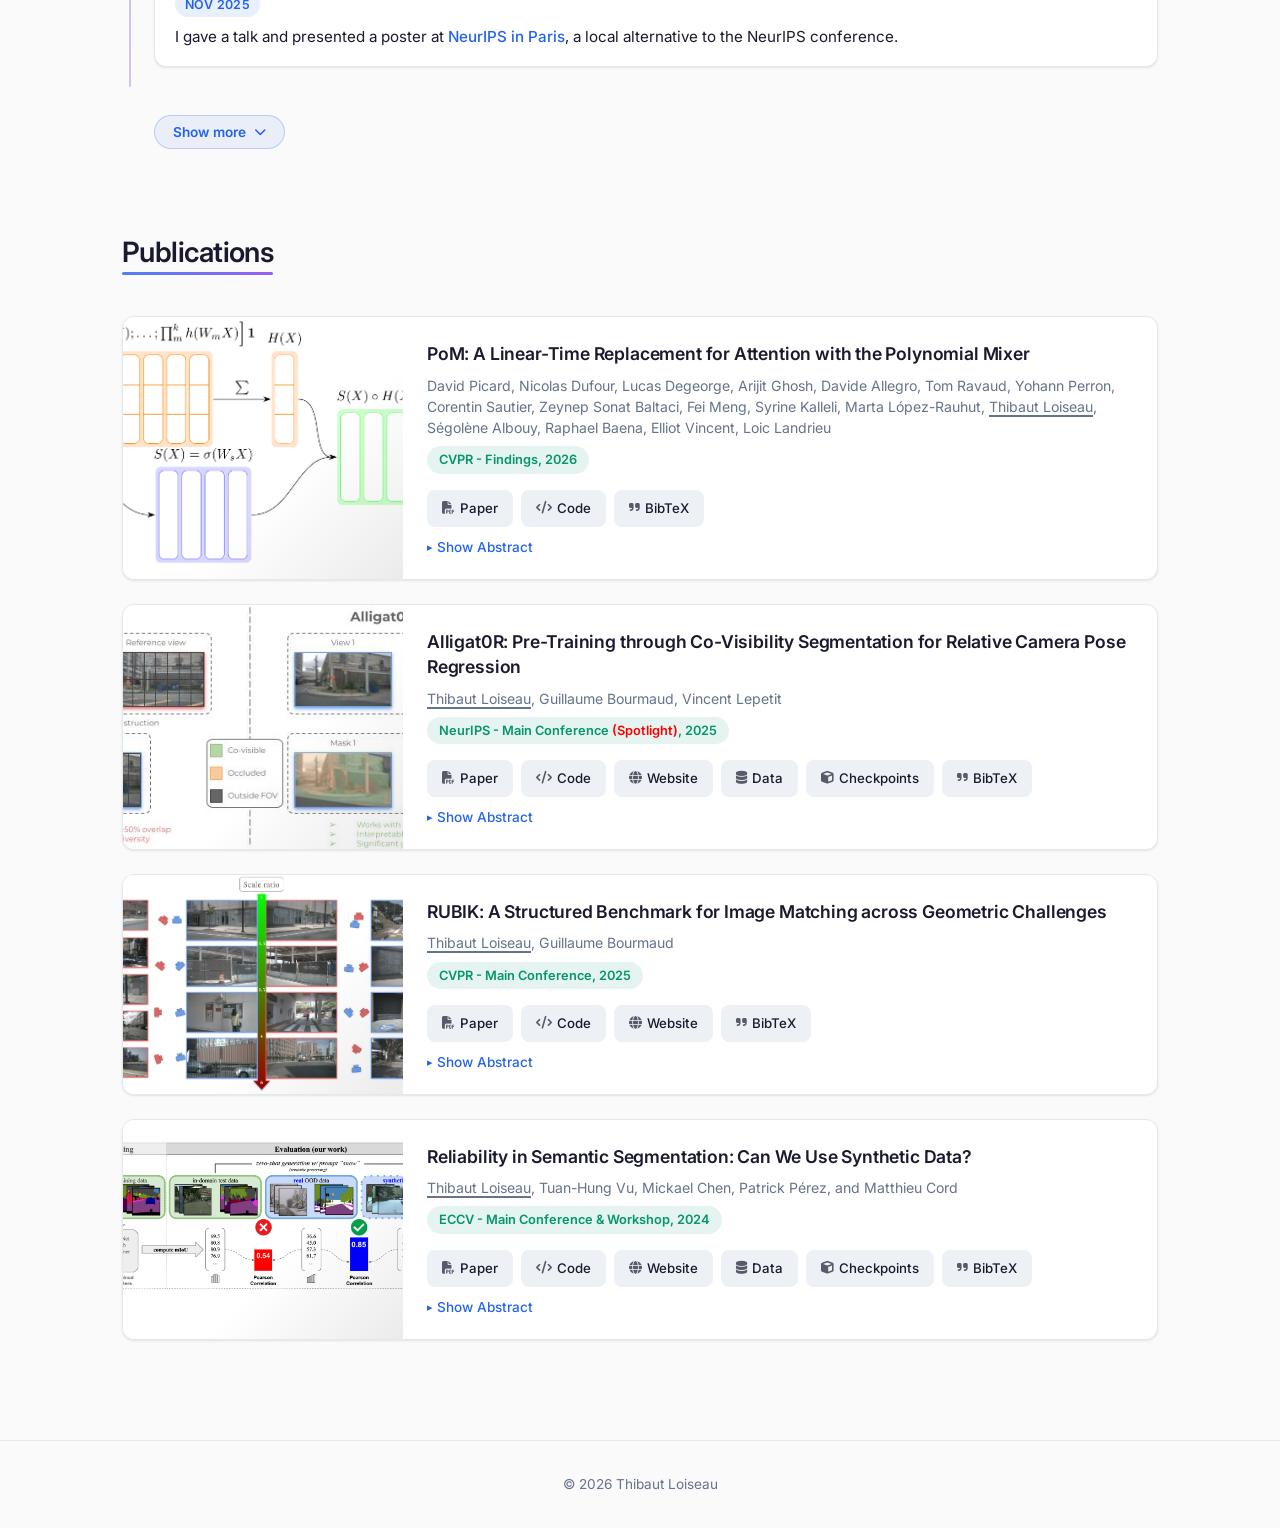
==== commit 8394db89: "news update" ====
--- a/index.html
+++ b/index.html
@@ -110,7 +110,7 @@
                     <div class="timeline-dot"></div>
                     <div class="timeline-content">
                         <span class="timeline-date">Nov 2025</span>
-                        <p>I gave a talk and presented a poster at <a href="https://neuripsinparis.github.io/neurips2025paris/" target="_blank">NeurIPS in Paris</a>, a local alternative to the NeurIPS conference, held right before the main event.</p>
+                        <p>I gave a talk and presented a poster at <a href="https://neuripsinparis.github.io/neurips2025paris/" target="_blank">NeurIPS in Paris</a>, a local alternative to the NeurIPS conference.</p>
                     </div>
                 </div>
                 <div class="timeline-item">
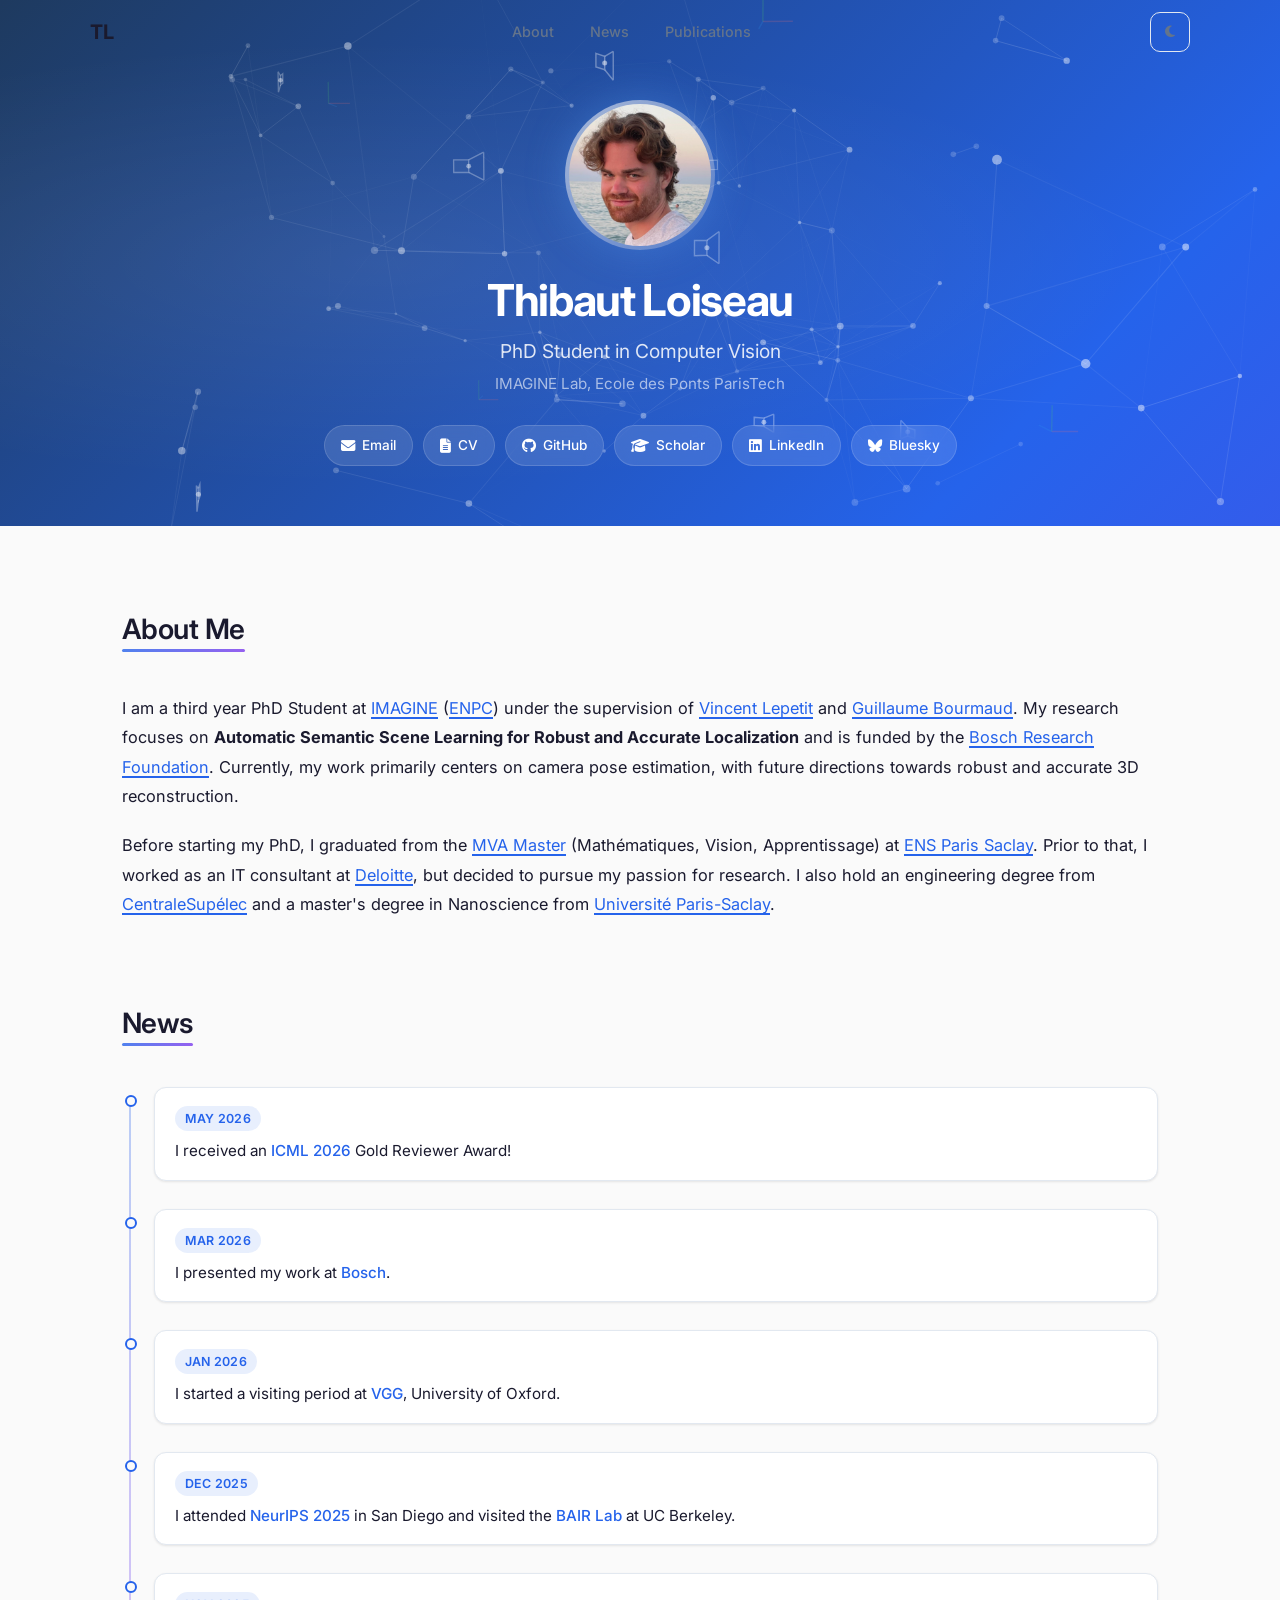
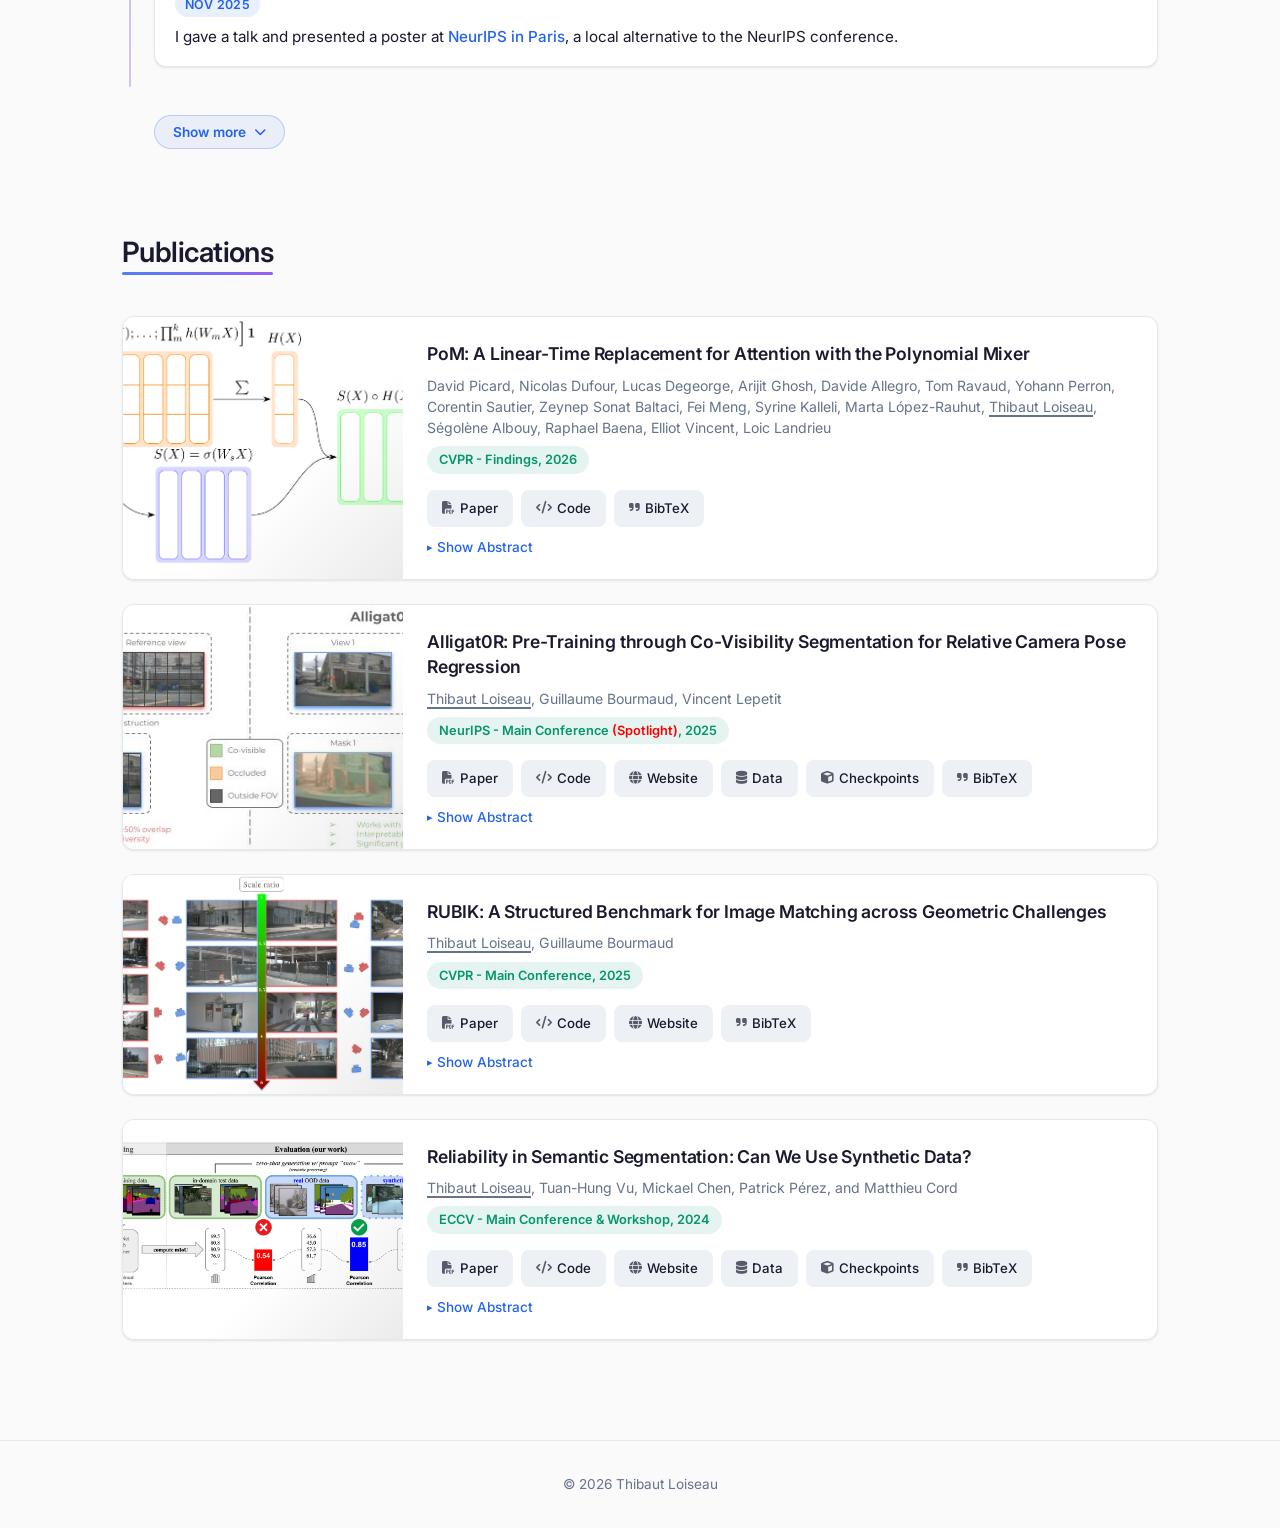
==== commit d0a8f5ed: "visit tracker" ====
--- a/index.html
+++ b/index.html
@@ -10,6 +10,10 @@
     <link rel="preconnect" href="https://fonts.googleapis.com">
     <link rel="preconnect" href="https://fonts.gstatic.com" crossorigin>
     <link href="https://fonts.googleapis.com/css2?family=Inter:wght@300;400;500;600;700&display=swap" rel="stylesheet">
+
+    <!-- GoatCounter analytics -->
+    <script data-goatcounter="https://thibautloiseau.goatcounter.com/count"
+            async src="//gc.zgo.at/count.js"></script>
 </head>
 <body>
 
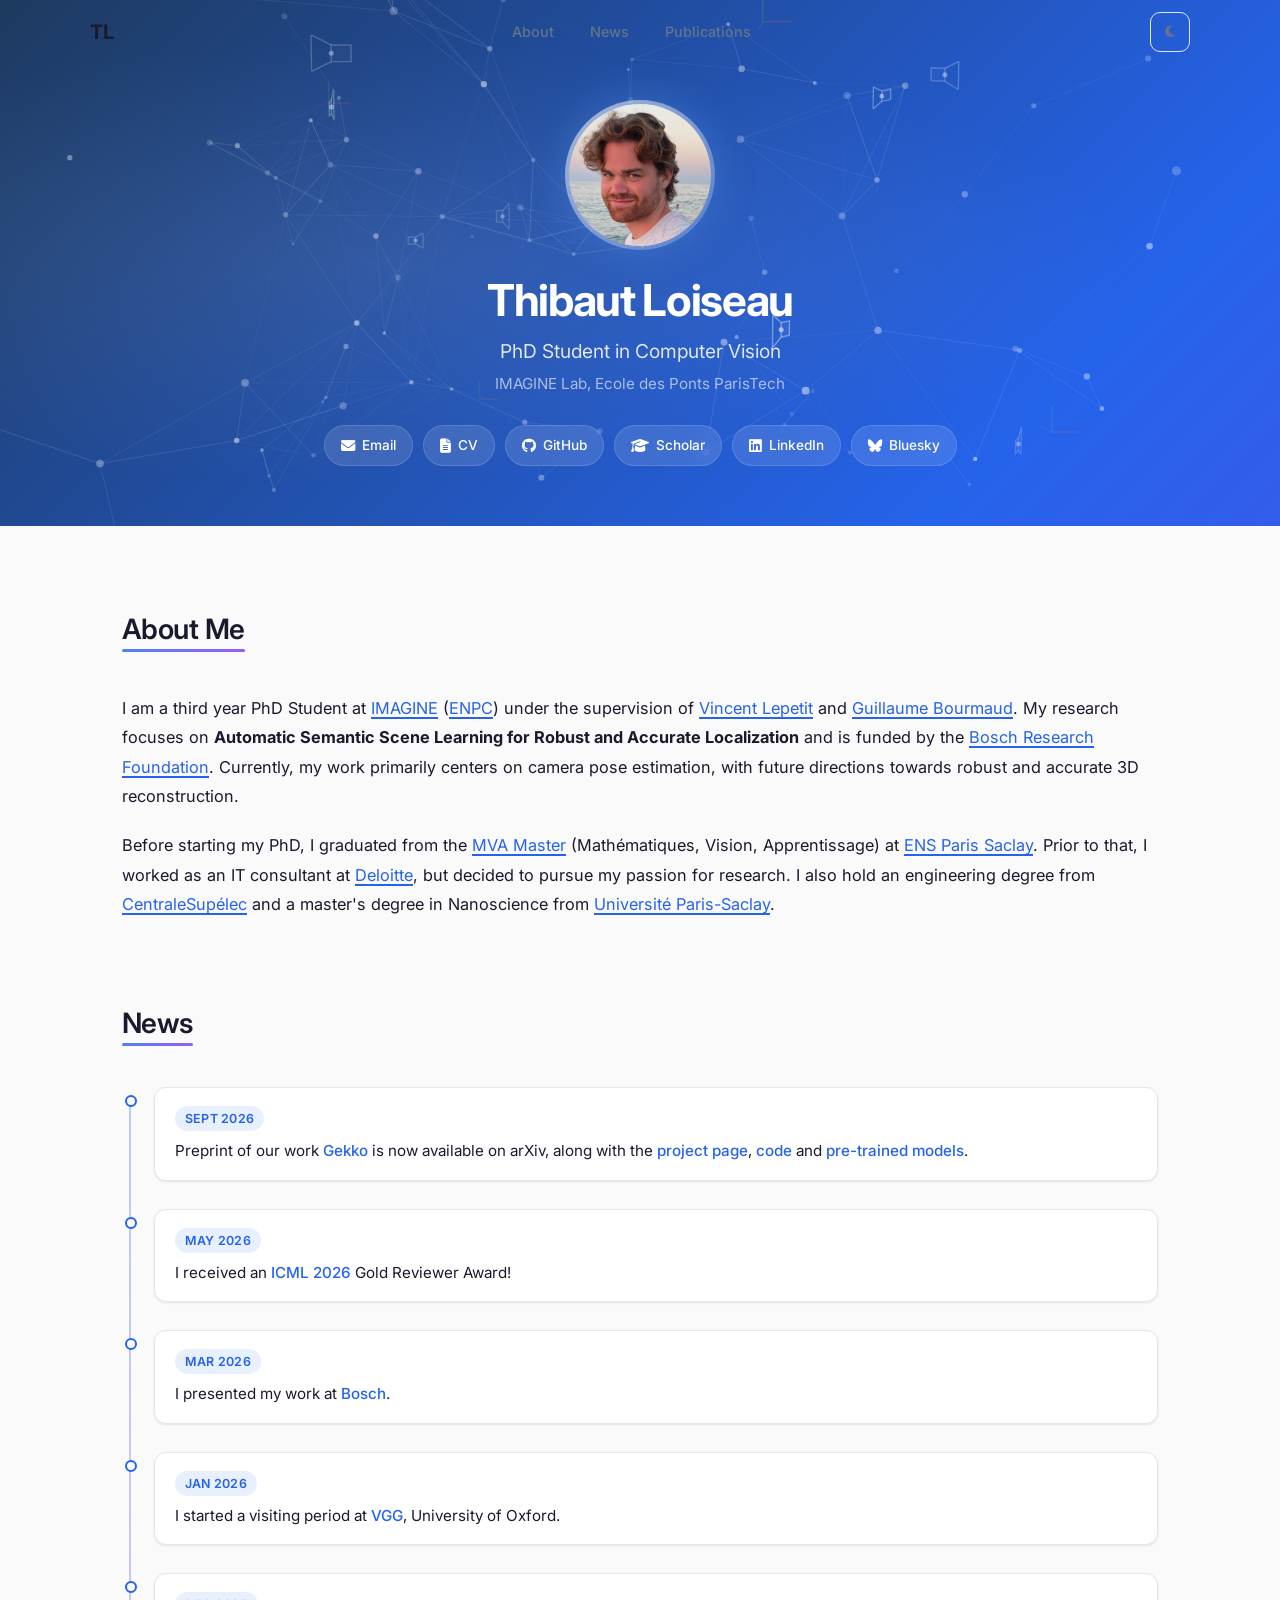
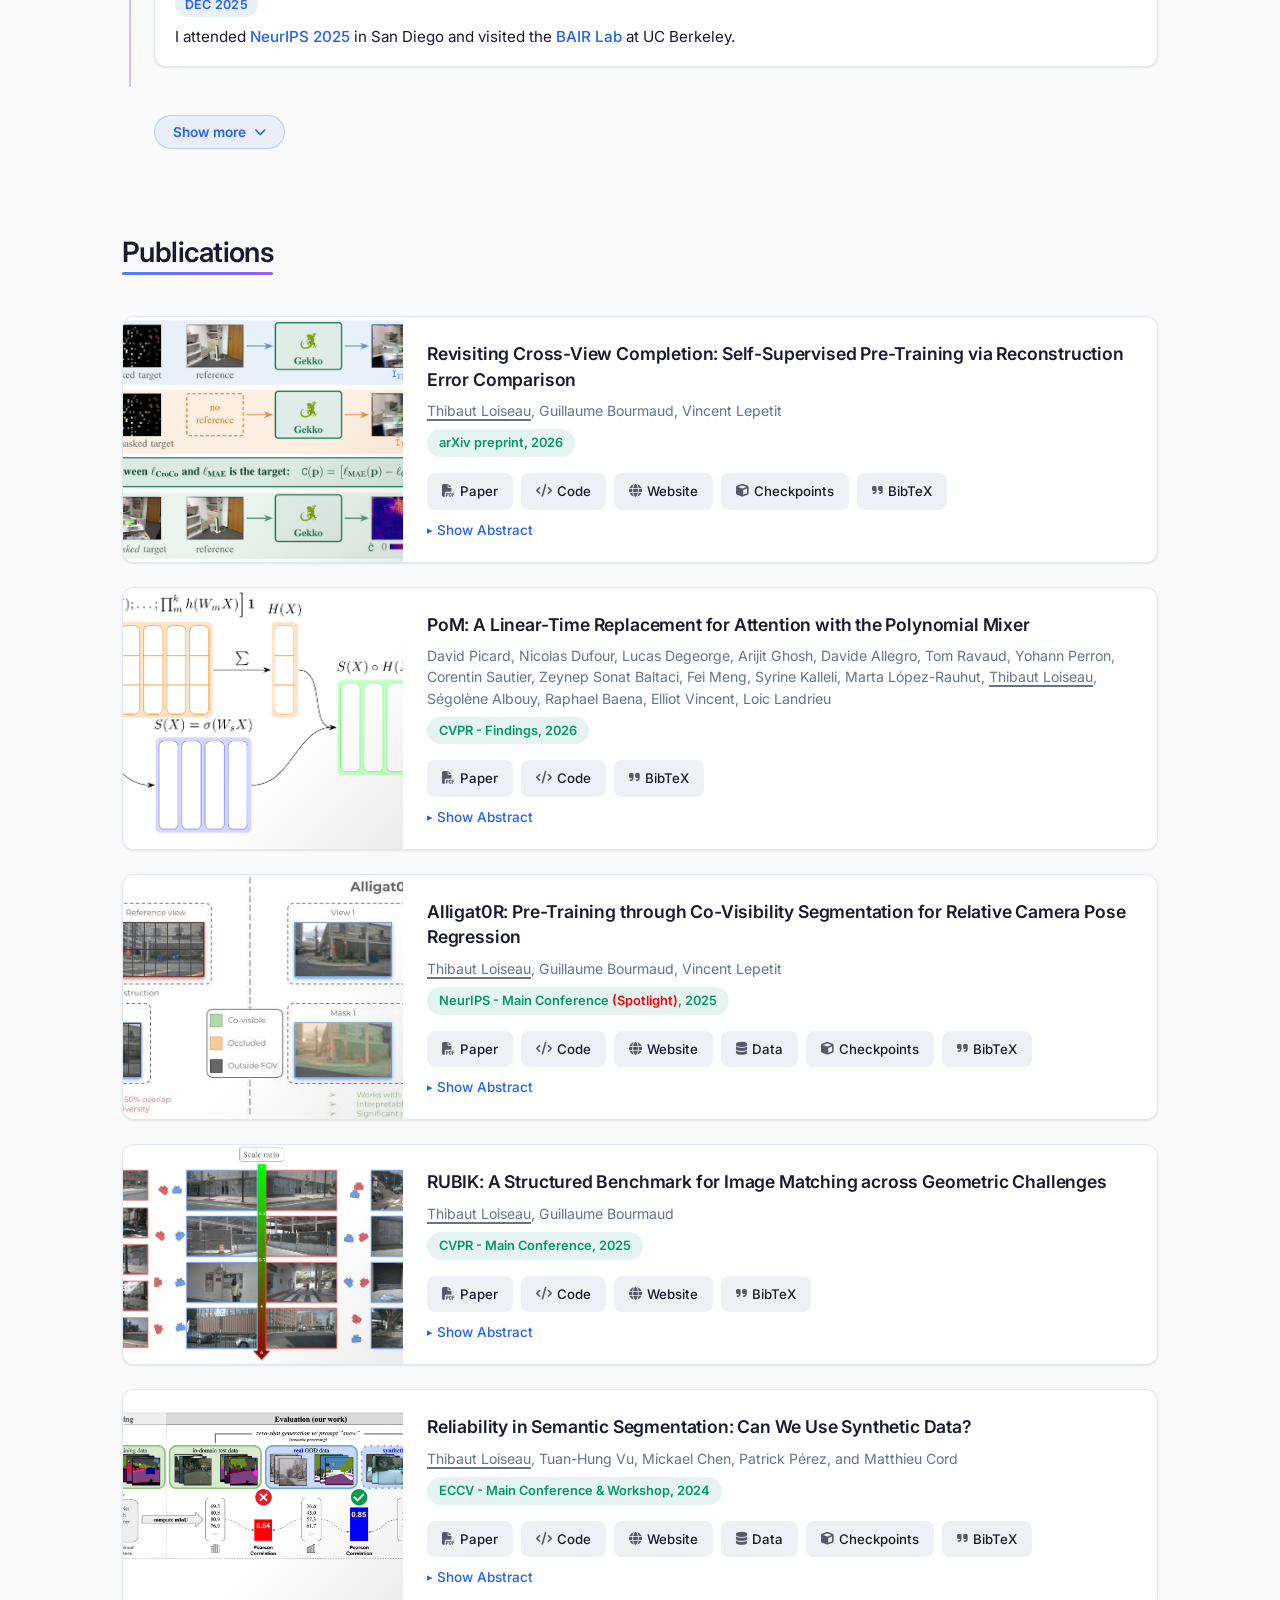
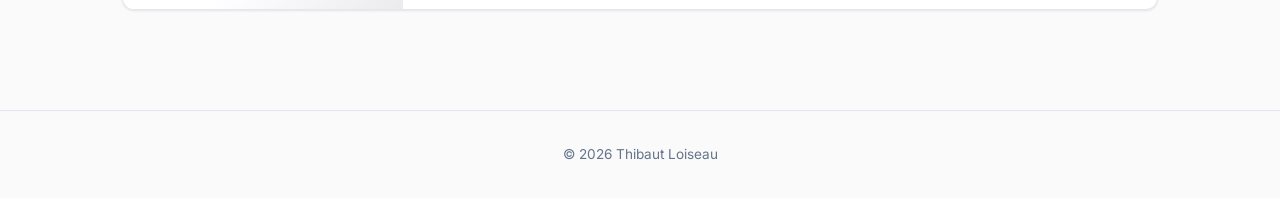
==== commit bbd71ede: "Gekko release" ====
--- a/index.html
+++ b/index.html
@@ -82,6 +82,13 @@
         <section id="news" class="section fade-in">
             <h2 class="section-title"><span>News</span></h2>
             <div class="timeline collapsed" id="news-timeline">
+                <div class="timeline-item">
+                    <div class="timeline-dot"></div>
+                    <div class="timeline-content">
+                        <span class="timeline-date">Sept 2026</span>
+                        <p>Preprint of our work <a href="https://arxiv.org/abs/2609.01530" target="_blank">Gekko</a> is now available on arXiv, along with the <a href="projects/gekko/">project page</a>, <a href="https://github.com/thibautloiseau/gekko" target="_blank">code</a> and <a href="https://huggingface.co/thibautloiseau/gekko-vitl-500k" target="_blank">pre-trained models</a>.</p>
+                    </div>
+                </div>
                 <div class="timeline-item">
                     <div class="timeline-dot"></div>
                     <div class="timeline-content">
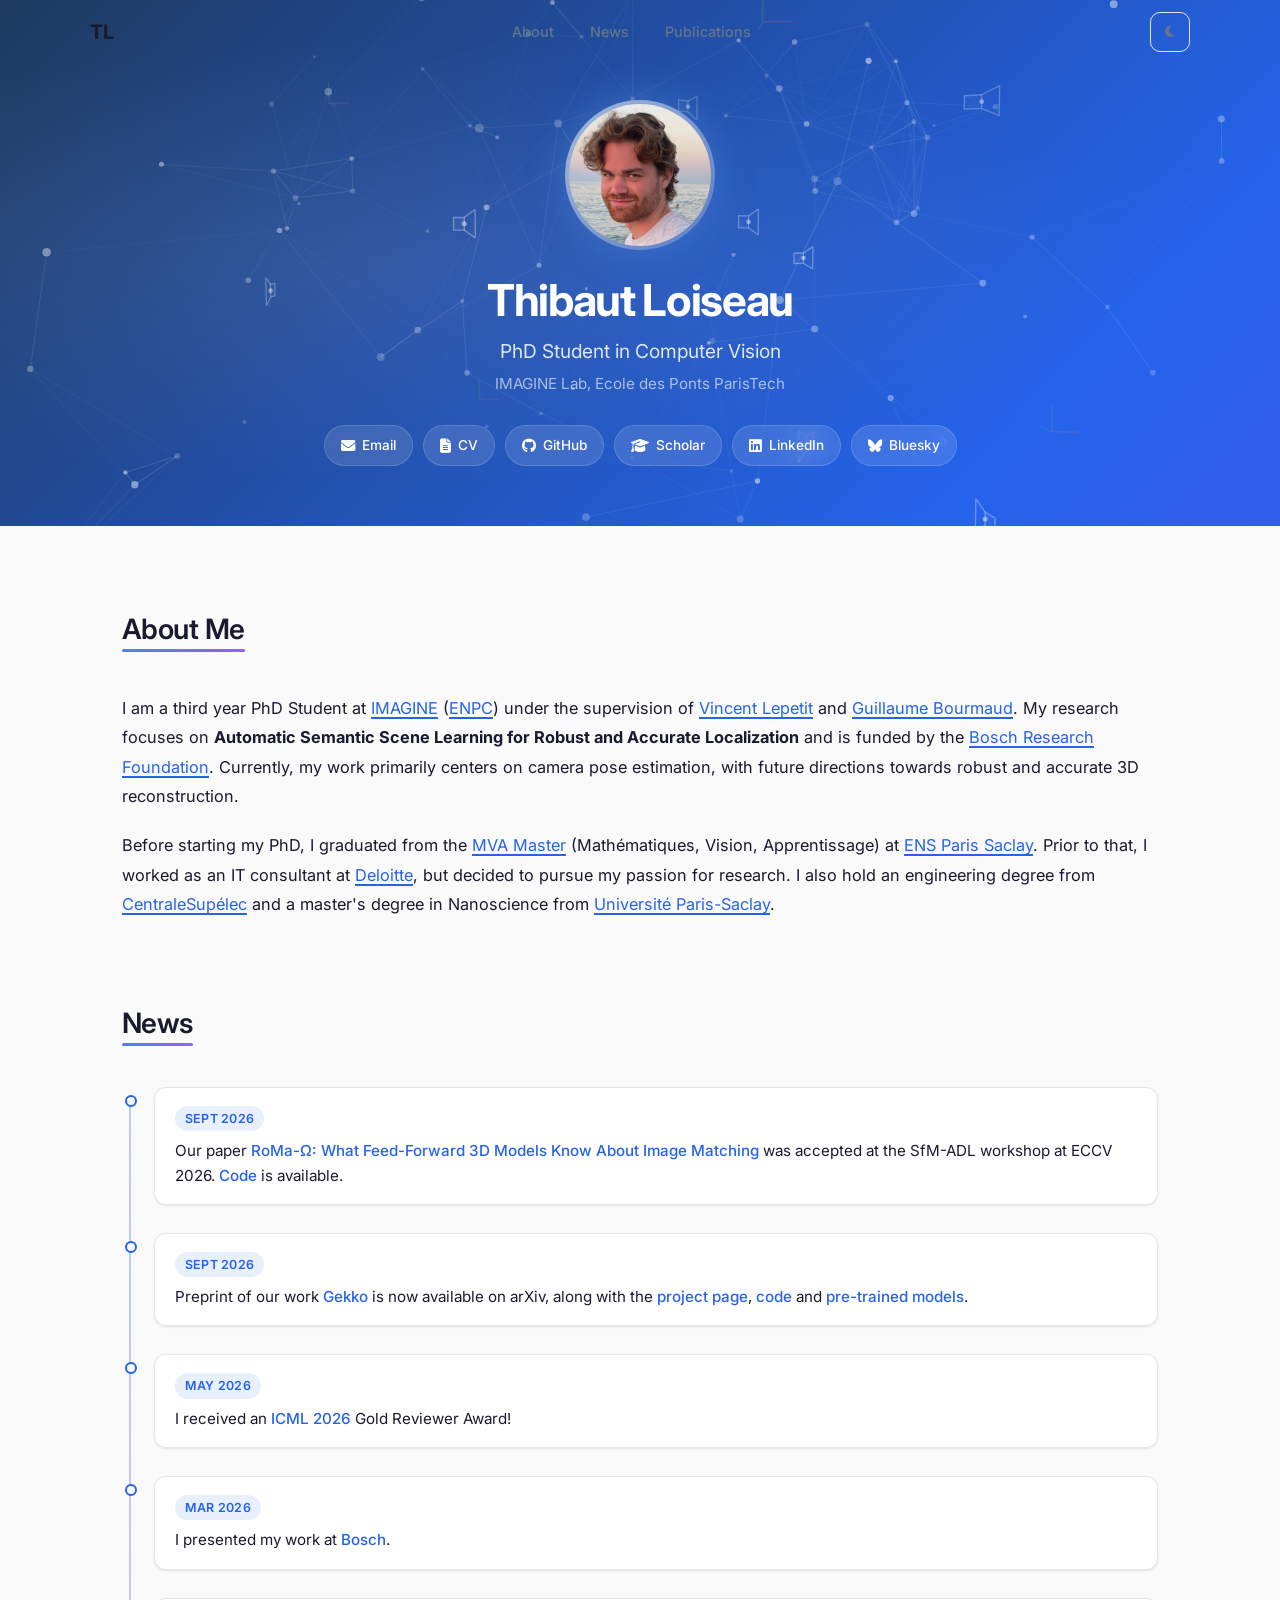
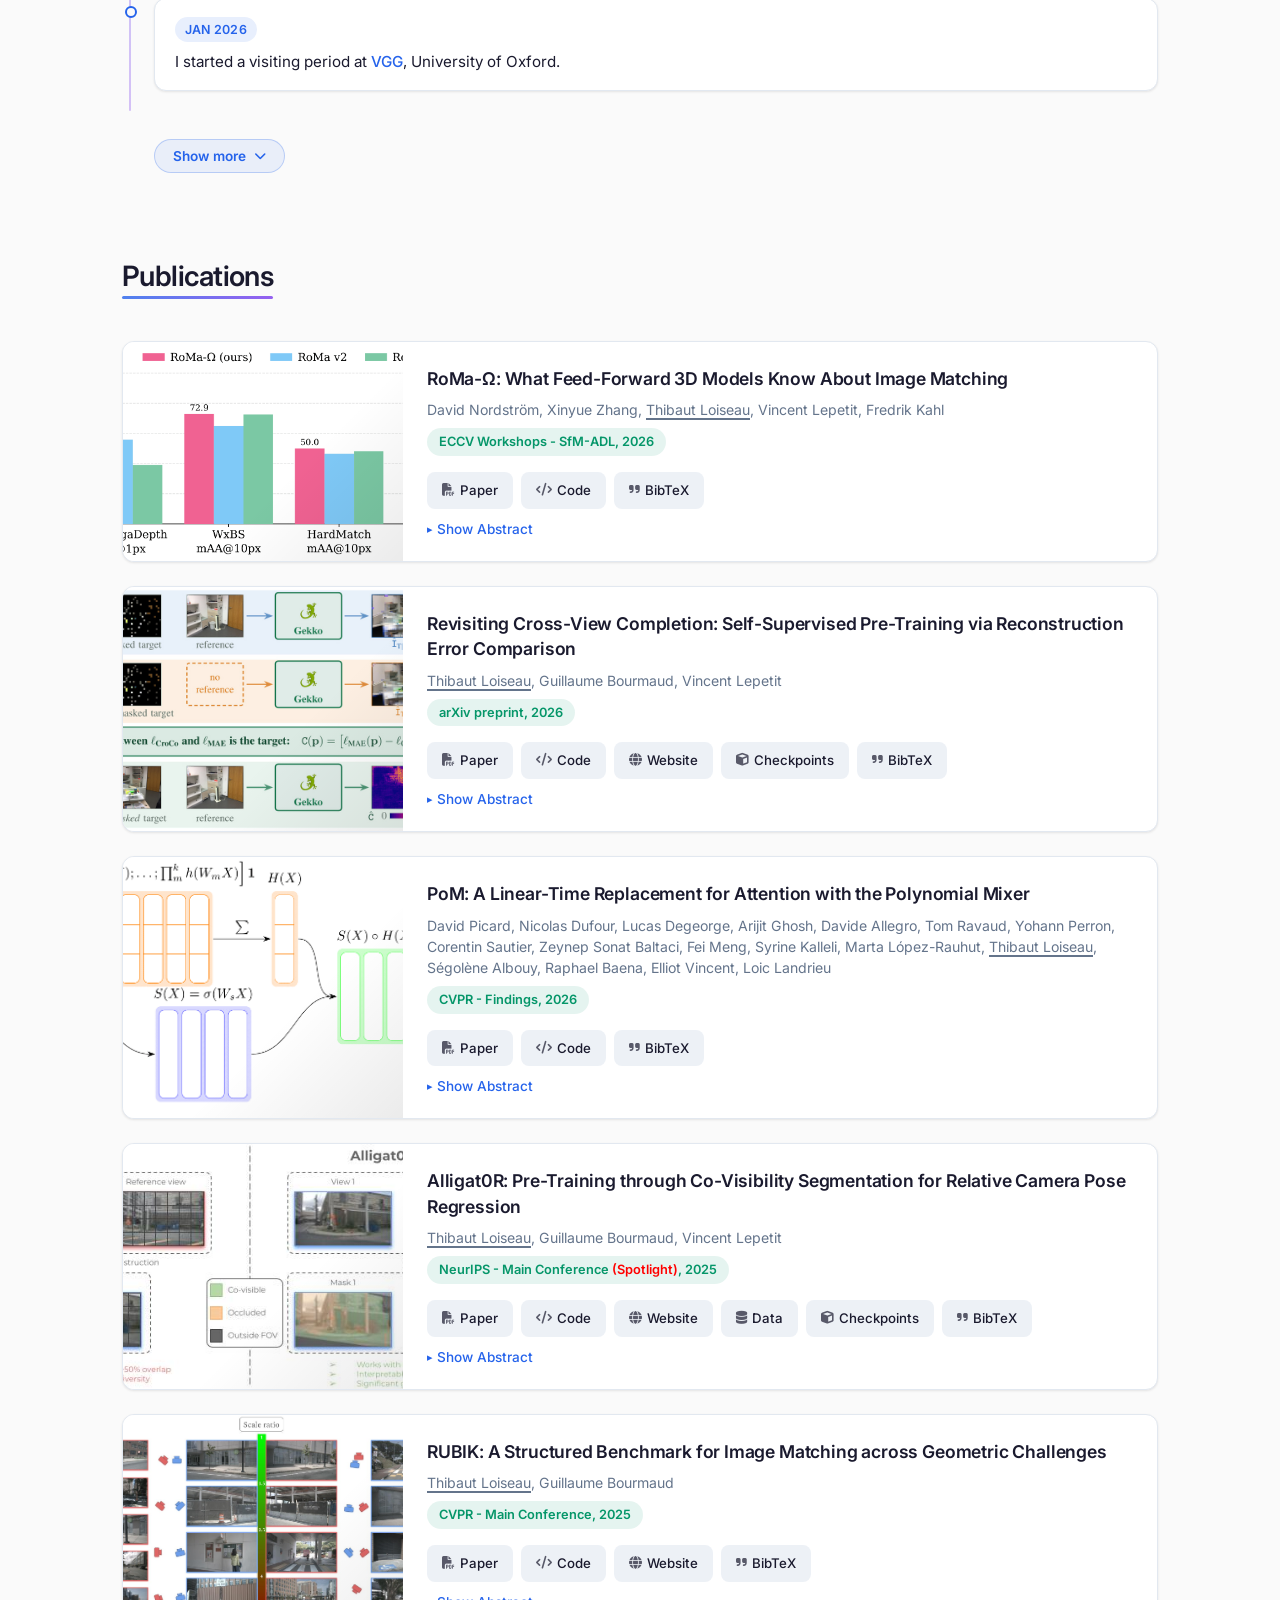
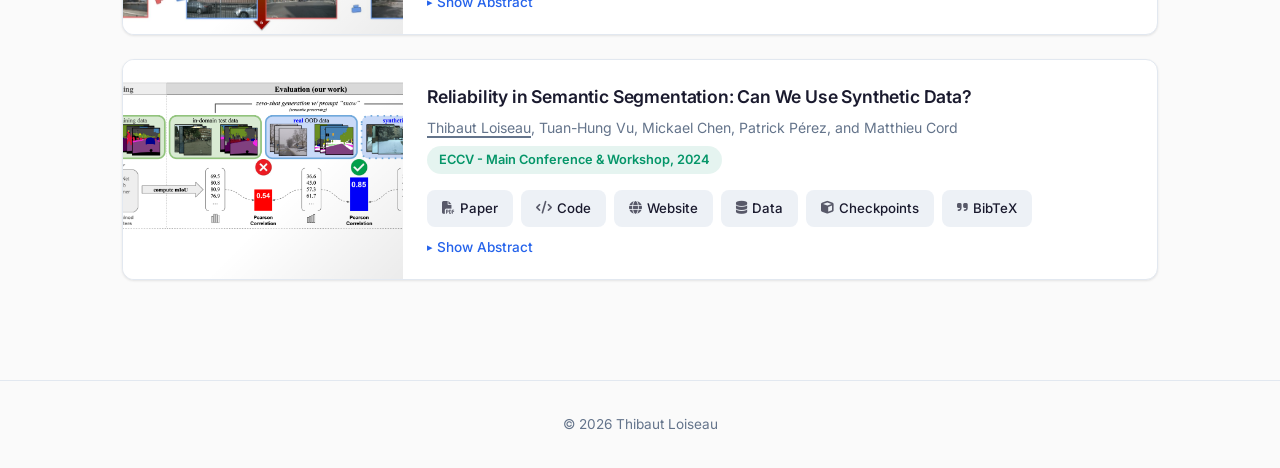
==== commit da339545: "RoMa-Omega" ====
--- a/index.html
+++ b/index.html
@@ -82,6 +82,13 @@
         <section id="news" class="section fade-in">
             <h2 class="section-title"><span>News</span></h2>
             <div class="timeline collapsed" id="news-timeline">
+                <div class="timeline-item">
+                    <div class="timeline-dot"></div>
+                    <div class="timeline-content">
+                        <span class="timeline-date">Sept 2026</span>
+                        <p>Our paper <a href="https://arxiv.org/abs/2609.09507" target="_blank">RoMa-Ω: What Feed-Forward 3D Models Know About Image Matching</a> was accepted at the SfM-ADL workshop at ECCV 2026. <a href="https://github.com/davnords/RoMa-Omega" target="_blank">Code</a> is available.</p>
+                    </div>
+                </div>
                 <div class="timeline-item">
                     <div class="timeline-dot"></div>
                     <div class="timeline-content">
